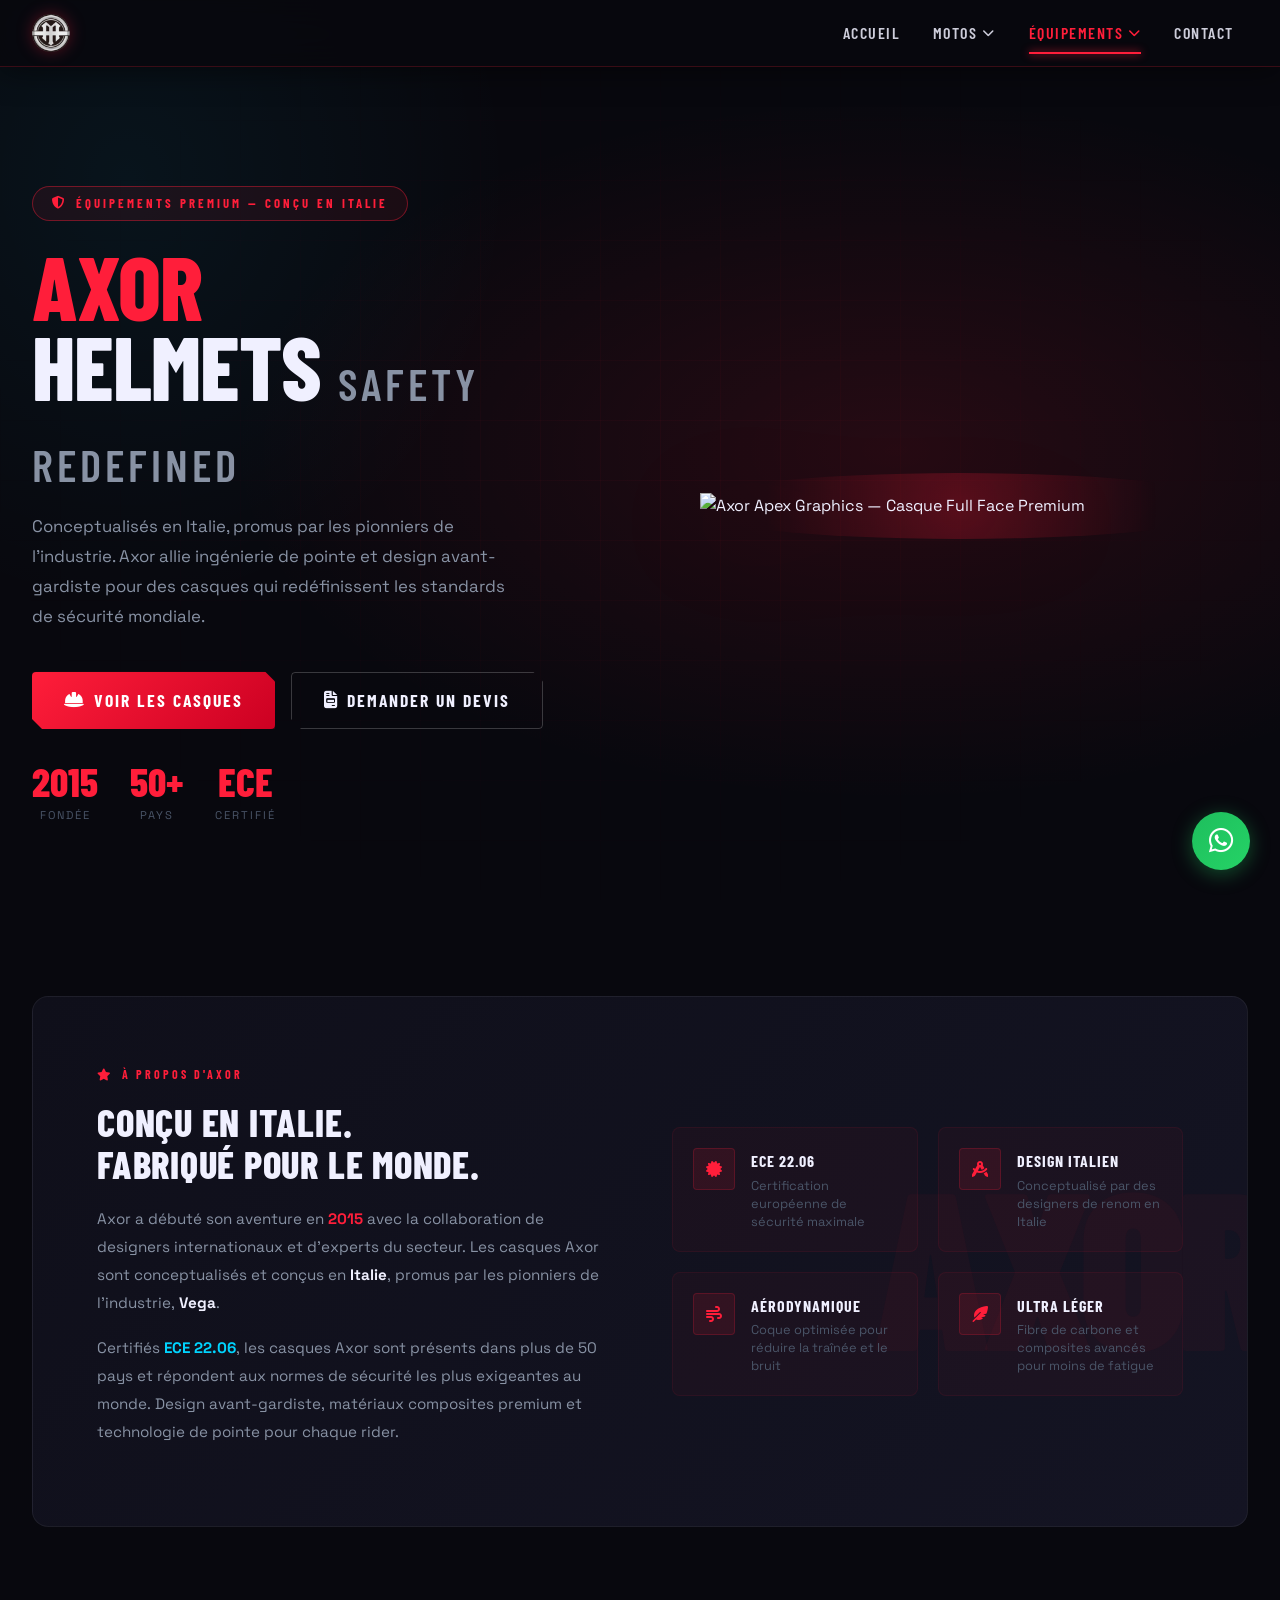
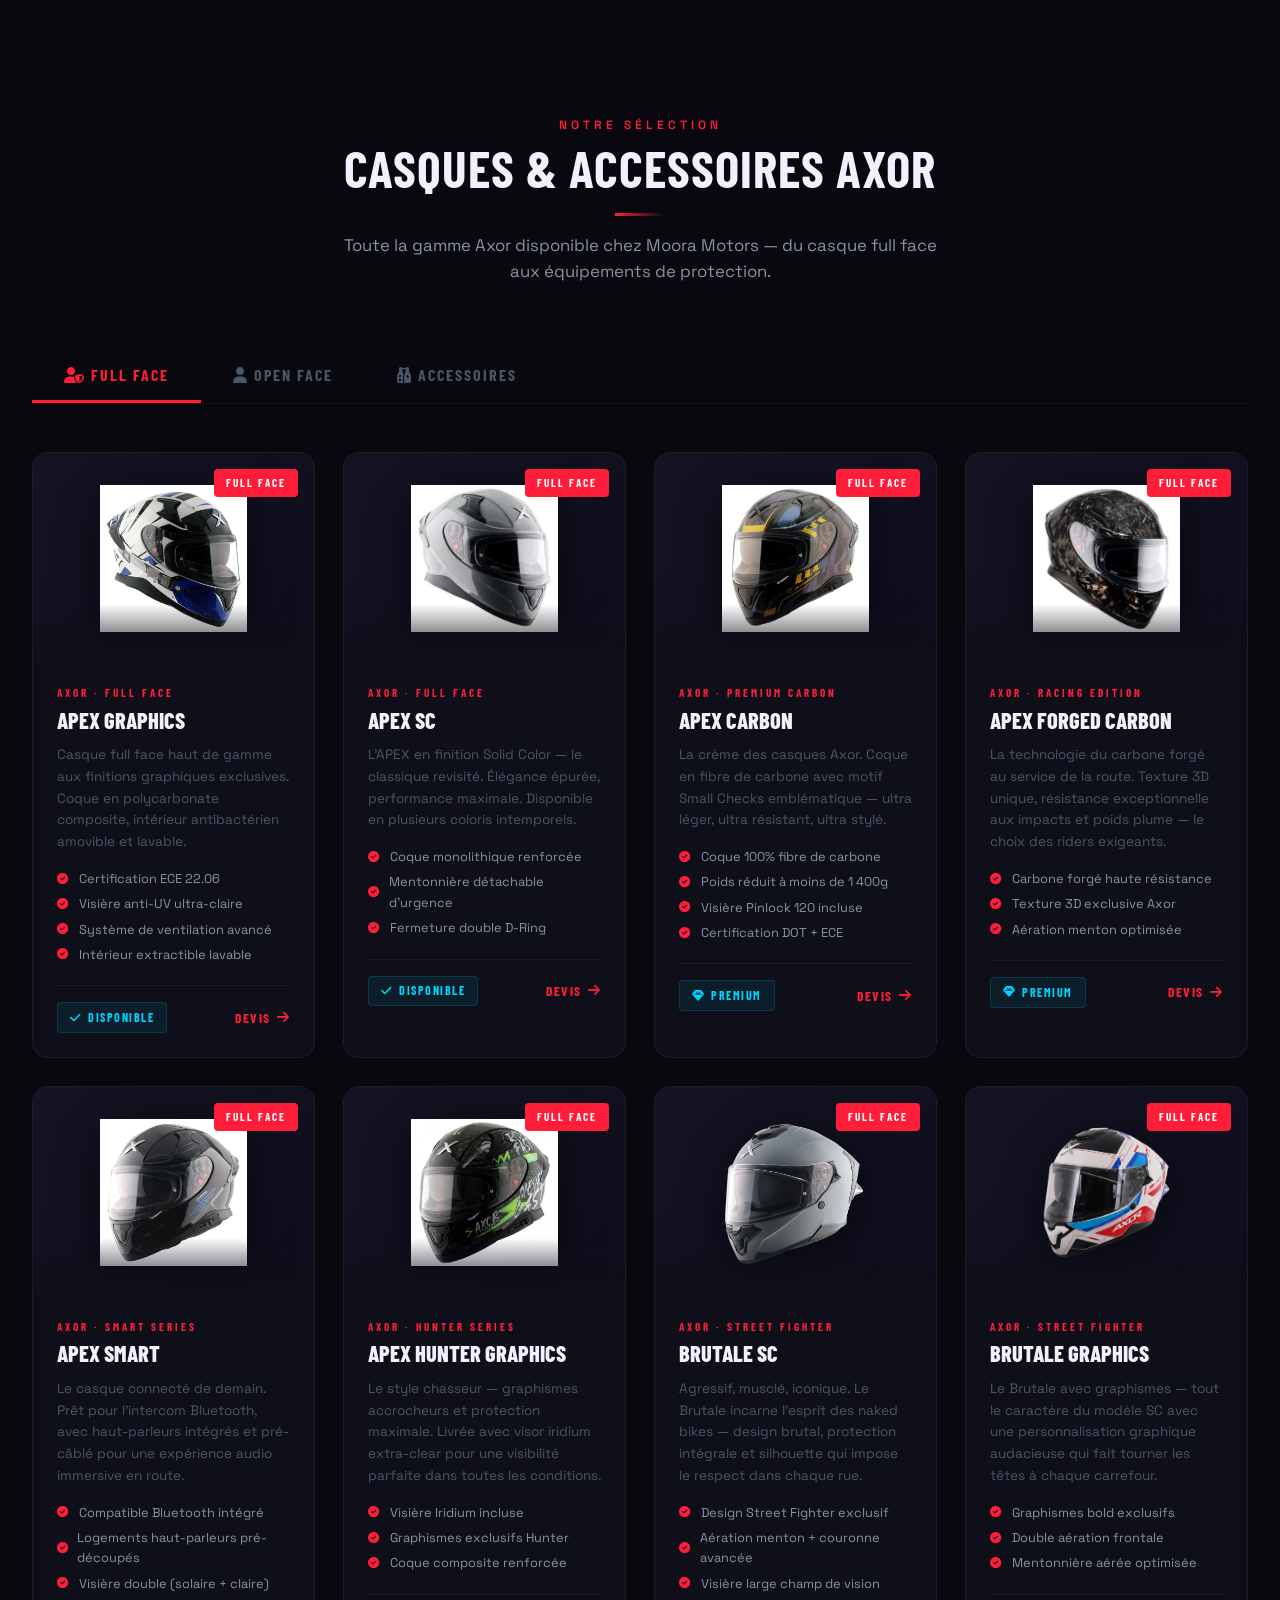
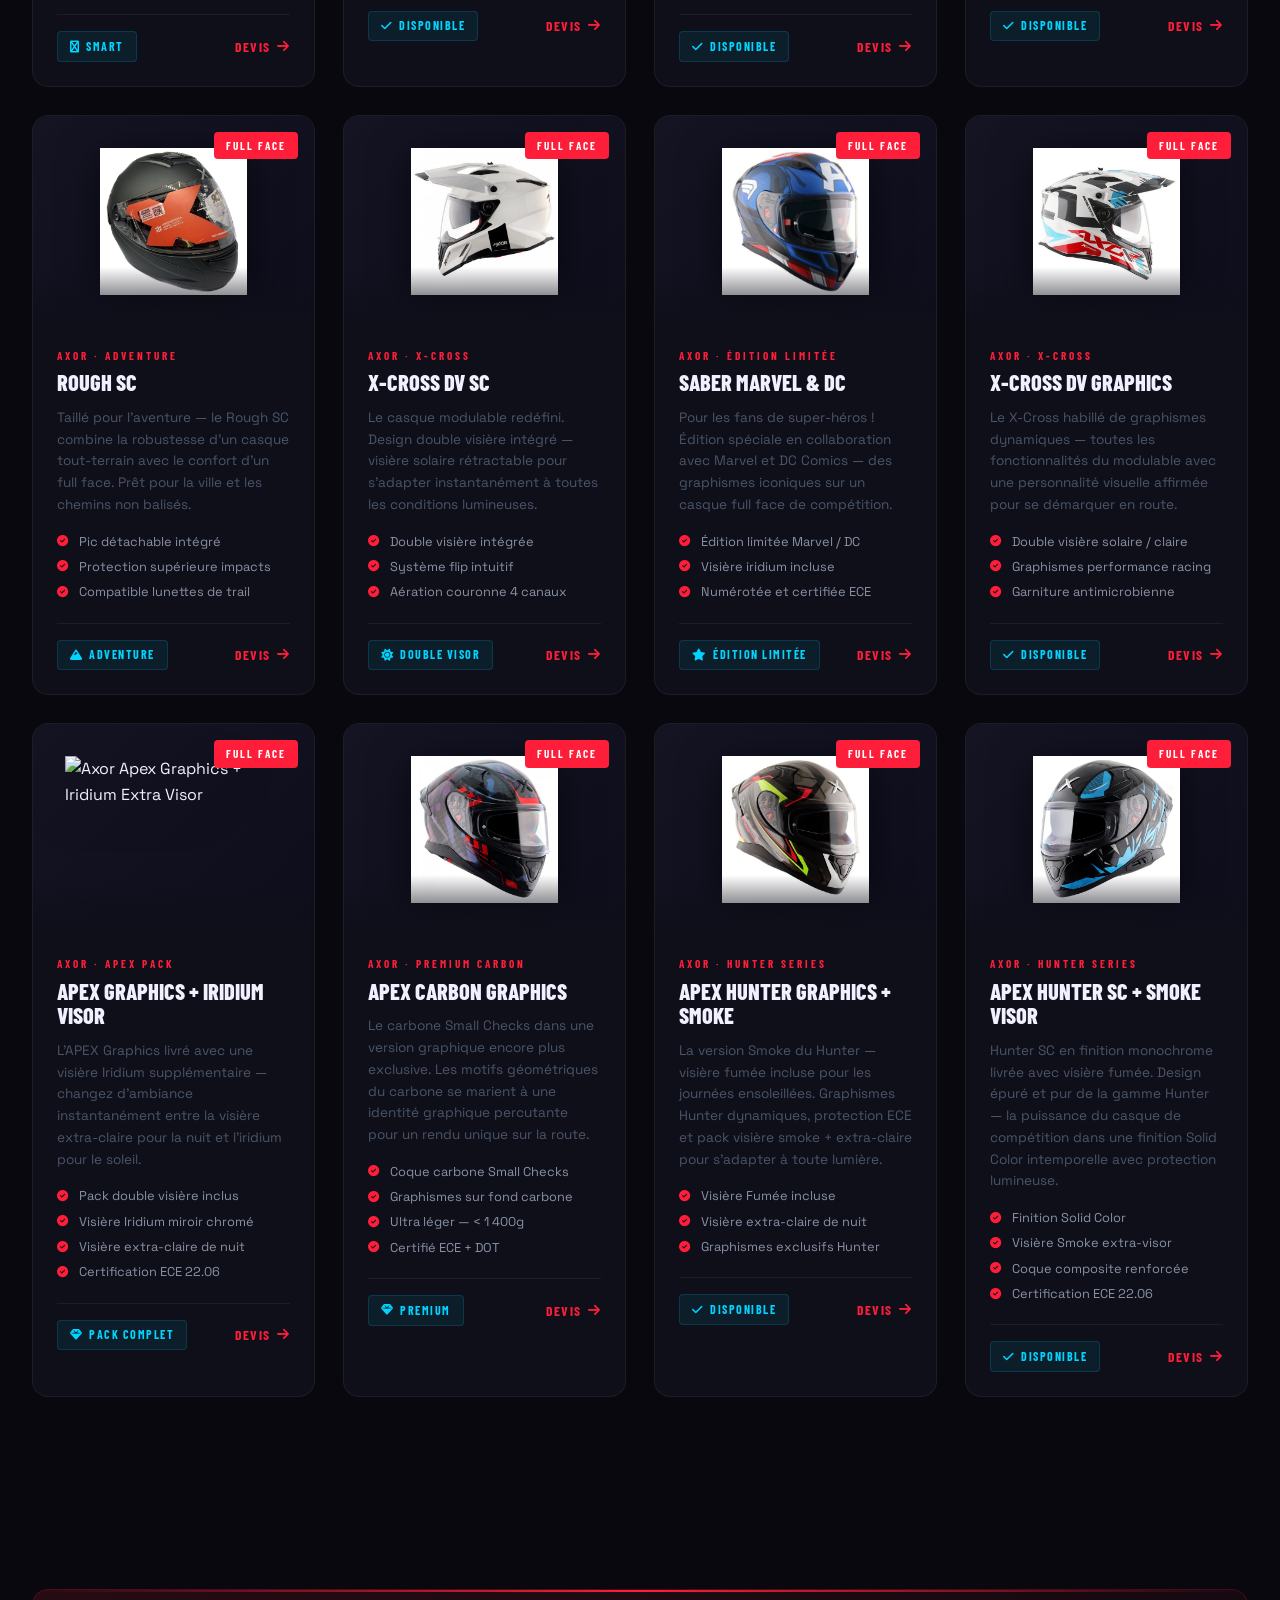
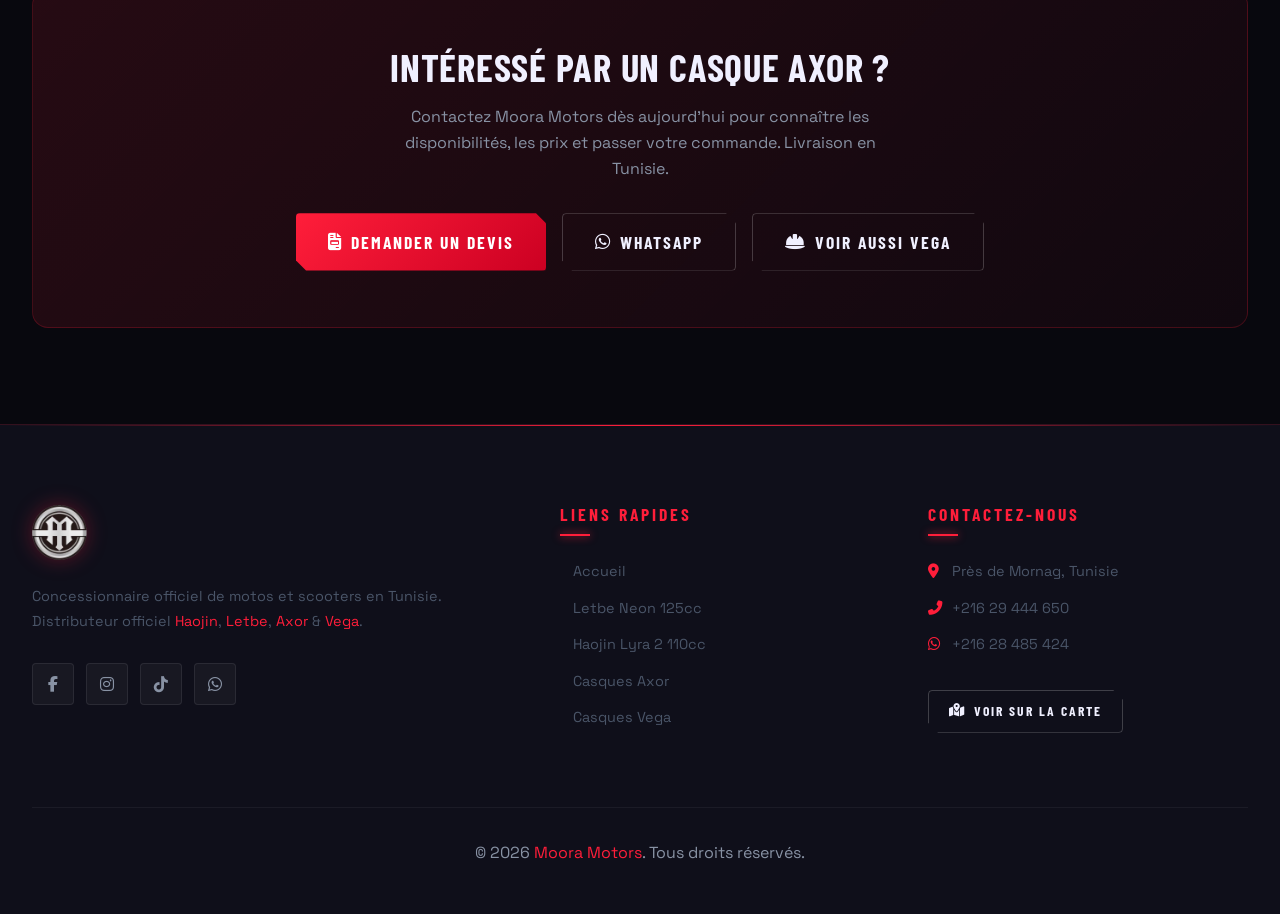
==== axor.html @ e6ae0ee2 "add axor et vega" ====
<!DOCTYPE html>
<html lang="fr">
<head>
    <meta charset="UTF-8">
    <meta name="viewport" content="width=device-width, initial-scale=1.0">
    <title>Casques Axor — Équipements Moto | Moora Motors Tunisie</title>
    <meta name="description" content="Découvrez la gamme complète de casques Axor disponibles chez Moora Motors en Tunisie. Casques full face, open face et accessoires moto de qualité premium conçus en Italie.">

    <link rel="preconnect" href="https://fonts.googleapis.com">
    <link rel="preconnect" href="https://fonts.gstatic.com" crossorigin>
    <link href="https://fonts.googleapis.com/css2?family=Barlow+Condensed:wght@400;600;700;800&family=Space+Grotesk:wght@400;500;600;700&family=Rajdhani:wght@500;600;700&display=swap" rel="stylesheet">

    <link rel="stylesheet" href="https://cdnjs.cloudflare.com/ajax/libs/font-awesome/6.4.0/css/all.min.css">
    <link href="https://unpkg.com/aos@2.3.1/dist/aos.css" rel="stylesheet">
    <link rel="stylesheet" href="css/page-loader.css">
    <link rel="stylesheet" href="css/style.css">

    <style>
        /* ===== AXOR PAGE SPECIFIC STYLES ===== */

        /* Hero Section */
        .axor-hero {
            min-height: 100vh;
            background: var(--bg-primary);
            display: flex;
            align-items: center;
            position: relative;
            overflow: hidden;
            padding-top: 80px;
        }

        .axor-hero::before {
            content: '';
            position: absolute;
            inset: 0;
            background:
                radial-gradient(ellipse 80% 60% at 70% 50%, rgba(255,30,58,0.12) 0%, transparent 65%),
                radial-gradient(ellipse 50% 80% at 10% 20%, rgba(0,212,255,0.06) 0%, transparent 60%);
        }

        /* Grid lines decoration */
        .axor-hero::after {
            content: '';
            position: absolute;
            inset: 0;
            background-image:
                linear-gradient(rgba(255,30,58,0.04) 1px, transparent 1px),
                linear-gradient(90deg, rgba(255,30,58,0.04) 1px, transparent 1px);
            background-size: 60px 60px;
            mask-image: radial-gradient(ellipse at center, black 0%, transparent 75%);
        }

        .axor-hero-inner {
            position: relative;
            z-index: 2;
            display: grid;
            grid-template-columns: 1fr 1fr;
            gap: 4rem;
            align-items: center;
            padding: 6rem 0 4rem;
        }

        .axor-hero-badge {
            display: inline-flex;
            align-items: center;
            gap: 0.5rem;
            padding: 0.4rem 1.2rem;
            border: 1px solid rgba(255,30,58,0.4);
            border-radius: 999px;
            font-family: 'Barlow Condensed', sans-serif;
            font-size: 0.8rem;
            font-weight: 700;
            letter-spacing: 3px;
            text-transform: uppercase;
            color: var(--accent-primary);
            margin-bottom: 1.5rem;
            background: rgba(255,30,58,0.08);
        }

        .axor-hero-title {
            font-size: clamp(3.5rem, 7vw, 6.5rem);
            font-family: 'Barlow Condensed', sans-serif;
            font-weight: 800;
            text-transform: uppercase;
            line-height: 0.9;
            margin-bottom: 1.5rem;
            letter-spacing: -1px;
        }

        .axor-hero-title .brand-accent {
            color: var(--accent-primary);
            display: block;
        }

        .axor-hero-title .brand-sub {
            font-size: clamp(1.8rem, 3.5vw, 3rem);
            color: var(--text-secondary);
            font-weight: 600;
            letter-spacing: 4px;
        }

        .axor-hero-desc {
            font-size: 1.05rem;
            color: var(--text-secondary);
            line-height: 1.8;
            margin-bottom: 2.5rem;
            max-width: 480px;
        }

        .axor-hero-stats {
            display: flex;
            gap: 2rem;
            margin-top: 2rem;
        }

        .axor-stat-item {
            text-align: center;
        }

        .axor-stat-number {
            font-family: 'Barlow Condensed', sans-serif;
            font-size: 2.5rem;
            font-weight: 800;
            color: var(--accent-primary);
            display: block;
            line-height: 1;
        }

        .axor-stat-label {
            font-size: 0.7rem;
            letter-spacing: 2px;
            text-transform: uppercase;
            color: var(--text-muted);
            margin-top: 0.25rem;
        }

        .axor-hero-visual {
            position: relative;
            display: flex;
            align-items: center;
            justify-content: center;
        }

        .axor-hero-img-wrap {
            position: relative;
            width: 100%;
            max-width: 520px;
        }

        .axor-hero-img-wrap::before {
            content: '';
            position: absolute;
            inset: -20px;
            border-radius: 50%;
            background: radial-gradient(circle, rgba(255,30,58,0.25) 0%, transparent 70%);
            animation: heroGlow 4s ease-in-out infinite alternate;
        }

        @keyframes heroGlow {
            from { transform: scale(0.95); opacity: 0.6; }
            to   { transform: scale(1.05); opacity: 1; }
        }

        .axor-hero-main-img {
            width: 100%;
            object-fit: contain;
            filter: drop-shadow(0 20px 60px rgba(255,30,58,0.35));
            animation: floatHelmet 6s ease-in-out infinite;
        }

        @keyframes floatHelmet {
            0%, 100% { transform: translateY(0); }
            50% { transform: translateY(-18px); }
        }

        /* Section nav tabs */
        .section-tabs {
            display: flex;
            gap: 0;
            border-bottom: 1px solid rgba(255,30,58,0.15);
            margin-bottom: 3rem;
            overflow-x: auto;
        }

        .section-tab {
            font-family: 'Barlow Condensed', sans-serif;
            font-size: 1rem;
            font-weight: 700;
            letter-spacing: 2px;
            text-transform: uppercase;
            color: var(--text-muted);
            padding: 1rem 2rem;
            background: none;
            border: none;
            border-bottom: 3px solid transparent;
            cursor: pointer;
            transition: all 0.3s ease;
            white-space: nowrap;
        }

        .section-tab:hover { color: var(--text-primary); }

        .section-tab.active {
            color: var(--accent-primary);
            border-bottom-color: var(--accent-primary);
        }

        .tab-panel { display: none; }
        .tab-panel.active { display: block; }

        /* Helmet cards grid */
        .helmets-grid {
            display: grid;
            grid-template-columns: repeat(auto-fill, minmax(280px, 1fr));
            gap: 1.75rem;
        }

        .helmet-card {
            background: var(--bg-secondary);
            border: 1px solid var(--border-glass);
            border-radius: var(--radius-lg);
            overflow: hidden;
            transition: var(--transition-med);
            position: relative;
            cursor: pointer;
            group: true;
        }

        .helmet-card::before {
            content: '';
            position: absolute;
            inset: 0;
            background: linear-gradient(135deg, rgba(255,30,58,0.06) 0%, transparent 50%);
            opacity: 0;
            transition: opacity 0.3s ease;
            z-index: 1;
            border-radius: var(--radius-lg);
        }

        .helmet-card:hover {
            border-color: rgba(255,30,58,0.35);
            transform: translateY(-6px);
            box-shadow: 0 20px 50px rgba(255,30,58,0.15), 0 0 0 1px rgba(255,30,58,0.1);
        }

        .helmet-card:hover::before { opacity: 1; }

        .helmet-card-img-wrap {
            position: relative;
            background: linear-gradient(135deg, var(--bg-tertiary) 0%, var(--bg-card) 100%);
            padding: 2rem;
            aspect-ratio: 4/3;
            display: flex;
            align-items: center;
            justify-content: center;
            overflow: hidden;
        }

        .helmet-card-img-wrap::after {
            content: '';
            position: absolute;
            bottom: 0;
            left: 0;
            right: 0;
            height: 60px;
            background: linear-gradient(to top, var(--bg-secondary), transparent);
        }

        .helmet-card-img {
            width: 100%;
            height: 100%;
            object-fit: contain;
            transition: transform 0.5s cubic-bezier(0.4, 0, 0.2, 1);
            filter: drop-shadow(0 8px 20px rgba(0,0,0,0.5));
        }

        .helmet-card:hover .helmet-card-img {
            transform: scale(1.08) translateY(-4px);
        }

        .helmet-card-type {
            position: absolute;
            top: 1rem;
            right: 1rem;
            background: var(--accent-primary);
            color: #fff;
            font-family: 'Barlow Condensed', sans-serif;
            font-size: 0.7rem;
            font-weight: 700;
            letter-spacing: 2px;
            text-transform: uppercase;
            padding: 0.3rem 0.75rem;
            border-radius: 4px;
            z-index: 2;
        }

        .helmet-card-type.open-face {
            background: linear-gradient(135deg, #00B4D8, #0077A8);
        }

        .helmet-card-body {
            padding: 1.25rem 1.5rem 1.5rem;
            position: relative;
            z-index: 2;
        }

        .helmet-card-series {
            font-family: 'Barlow Condensed', sans-serif;
            font-size: 0.7rem;
            font-weight: 700;
            letter-spacing: 3px;
            text-transform: uppercase;
            color: var(--accent-primary);
            margin-bottom: 0.35rem;
        }

        .helmet-card-name {
            font-family: 'Barlow Condensed', sans-serif;
            font-size: 1.4rem;
            font-weight: 800;
            text-transform: uppercase;
            color: var(--text-primary);
            margin-bottom: 0.75rem;
            line-height: 1.1;
        }

        .helmet-card-desc {
            font-size: 0.85rem;
            color: var(--text-muted);
            line-height: 1.6;
            margin-bottom: 1rem;
        }

        .helmet-card-features {
            list-style: none;
            display: flex;
            flex-direction: column;
            gap: 0.3rem;
            margin-bottom: 1.25rem;
        }

        .helmet-card-features li {
            display: flex;
            align-items: center;
            gap: 0.5rem;
            font-size: 0.8rem;
            color: var(--text-secondary);
        }

        .helmet-card-features li i {
            color: var(--accent-primary);
            width: 14px;
            font-size: 0.7rem;
        }

        .helmet-card-footer {
            display: flex;
            align-items: center;
            justify-content: space-between;
            padding-top: 1rem;
            border-top: 1px solid var(--border-glass);
        }

        .helmet-card-tag {
            display: inline-flex;
            align-items: center;
            gap: 0.35rem;
            font-family: 'Barlow Condensed', sans-serif;
            font-size: 0.75rem;
            font-weight: 700;
            letter-spacing: 1.5px;
            text-transform: uppercase;
            color: var(--accent-secondary);
            background: rgba(0,212,255,0.08);
            border: 1px solid rgba(0,212,255,0.15);
            padding: 0.3rem 0.75rem;
            border-radius: 4px;
        }

        .helmet-card-link {
            font-family: 'Barlow Condensed', sans-serif;
            font-size: 0.85rem;
            font-weight: 700;
            letter-spacing: 1.5px;
            text-transform: uppercase;
            color: var(--accent-primary);
            display: flex;
            align-items: center;
            gap: 0.35rem;
            transition: gap 0.2s ease;
        }

        .helmet-card-link:hover { gap: 0.6rem; }

        /* ===== ACCESSORIES GRID — Premium Horizontal Cards ===== */
        .accessories-grid {
            display: grid;
            grid-template-columns: 1fr 1fr;
            gap: 2rem;
        }

        .accessory-card {
            background: var(--bg-secondary);
            border: 1px solid var(--border-glass);
            border-radius: var(--radius-lg);
            overflow: hidden;
            transition: var(--transition-med);
            display: grid;
            grid-template-columns: 260px 1fr;
            min-height: 220px;
            position: relative;
        }

        .accessory-card::before {
            content: '';
            position: absolute;
            inset: 0;
            background: linear-gradient(135deg, rgba(0,212,255,0.04) 0%, transparent 50%);
            opacity: 0;
            transition: opacity 0.3s ease;
            pointer-events: none;
            z-index: 0;
        }

        .accessory-card:hover {
            border-color: rgba(0,212,255,0.35);
            transform: translateY(-6px);
            box-shadow: 0 20px 50px rgba(0,212,255,0.12), 0 0 0 1px rgba(0,212,255,0.08);
        }

        .accessory-card:hover::before { opacity: 1; }

        .accessory-card-img-wrap {
            background: linear-gradient(135deg, var(--bg-tertiary), var(--bg-card));
            display: flex;
            align-items: center;
            justify-content: center;
            padding: 1.5rem;
            position: relative;
            overflow: hidden;
        }

        .accessory-card-img-wrap::after {
            content: '';
            position: absolute;
            top: 0;
            right: 0;
            bottom: 0;
            width: 60px;
            background: linear-gradient(to right, transparent, var(--bg-secondary));
        }

        .accessory-card-img {
            width: 100%;
            height: 100%;
            max-height: 180px;
            object-fit: contain;
            transition: transform 0.5s cubic-bezier(0.4, 0, 0.2, 1);
            filter: drop-shadow(0 10px 30px rgba(0,0,0,0.6));
            position: relative;
            z-index: 1;
        }

        .accessory-card:hover .accessory-card-img {
            transform: scale(1.08) translateX(-6px);
        }

        .accessory-card-body {
            padding: 1.75rem 2rem 1.75rem 1.5rem;
            display: flex;
            flex-direction: column;
            justify-content: center;
            position: relative;
            z-index: 1;
        }

        .accessory-card-cat {
            display: inline-flex;
            align-items: center;
            gap: 0.4rem;
            font-family: 'Barlow Condensed', sans-serif;
            font-size: 0.7rem;
            font-weight: 700;
            letter-spacing: 3px;
            text-transform: uppercase;
            color: var(--accent-secondary);
            background: rgba(0,212,255,0.08);
            border: 1px solid rgba(0,212,255,0.15);
            padding: 0.3rem 0.75rem;
            border-radius: 4px;
            margin-bottom: 0.75rem;
            width: fit-content;
        }

        .accessory-card-name {
            font-family: 'Barlow Condensed', sans-serif;
            font-size: 1.75rem;
            font-weight: 800;
            text-transform: uppercase;
            color: var(--text-primary);
            margin-bottom: 0.75rem;
            line-height: 1;
            letter-spacing: -0.5px;
        }

        .accessory-card-desc {
            font-size: 0.88rem;
            color: var(--text-secondary);
            line-height: 1.7;
            margin-bottom: 1.25rem;
        }

        .accessory-card-features {
            list-style: none;
            display: flex;
            flex-direction: column;
            gap: 0.3rem;
        }

        .accessory-card-features li {
            display: flex;
            align-items: center;
            gap: 0.5rem;
            font-size: 0.8rem;
            color: var(--text-muted);
        }

        .accessory-card-features li i {
            color: var(--accent-secondary);
            font-size: 0.65rem;
            width: 12px;
        }

        .accessory-card-cta {
            display: inline-flex;
            align-items: center;
            gap: 0.5rem;
            margin-top: 1.25rem;
            font-family: 'Barlow Condensed', sans-serif;
            font-size: 0.85rem;
            font-weight: 700;
            letter-spacing: 2px;
            text-transform: uppercase;
            color: var(--accent-secondary);
            transition: gap 0.2s ease;
        }

        .accessory-card-cta:hover { gap: 0.75rem; }

        @media (max-width: 1100px) {
            .accessories-grid { grid-template-columns: 1fr; }
        }

        @media (max-width: 600px) {
            .accessory-card { grid-template-columns: 1fr; }
            .accessory-card-img-wrap { min-height: 200px; }
            .accessory-card-img-wrap::after { display: none; }
        }

        /* Brand story section */
        .brand-story {
            background: linear-gradient(135deg, var(--bg-secondary) 0%, var(--bg-tertiary) 100%);
            border: 1px solid var(--border-glass);
            border-radius: var(--radius-lg);
            padding: 4rem;
            position: relative;
            overflow: hidden;
        }

        .brand-story::before {
            content: 'AXOR';
            position: absolute;
            right: -30px;
            top: 50%;
            transform: translateY(-50%);
            font-family: 'Barlow Condensed', sans-serif;
            font-size: 14rem;
            font-weight: 900;
            color: rgba(255,30,58,0.04);
            letter-spacing: -10px;
            pointer-events: none;
            line-height: 1;
        }

        .brand-story-inner {
            display: grid;
            grid-template-columns: 1fr 1fr;
            gap: 4rem;
            align-items: center;
            position: relative;
            z-index: 2;
        }

        .brand-story-logo {
            height: 60px;
            object-fit: contain;
            object-position: left;
            margin-bottom: 1.5rem;
            filter: brightness(1.3);
        }

        .brand-story-title {
            font-size: clamp(1.8rem, 3vw, 2.8rem);
            font-family: 'Barlow Condensed', sans-serif;
            font-weight: 800;
            text-transform: uppercase;
            margin-bottom: 1.25rem;
        }

        .brand-story-text {
            font-size: 0.95rem;
            line-height: 1.85;
            color: var(--text-secondary);
        }

        .brand-features {
            display: grid;
            grid-template-columns: 1fr 1fr;
            gap: 1.25rem;
        }

        .brand-feature-item {
            display: flex;
            align-items: flex-start;
            gap: 1rem;
            padding: 1.25rem;
            background: rgba(255,30,58,0.04);
            border: 1px solid rgba(255,30,58,0.08);
            border-radius: var(--radius-md);
            transition: var(--transition-fast);
        }

        .brand-feature-item:hover {
            background: rgba(255,30,58,0.08);
            border-color: rgba(255,30,58,0.2);
        }

        .brand-feature-icon {
            width: 42px;
            height: 42px;
            background: rgba(255,30,58,0.1);
            border: 1px solid rgba(255,30,58,0.2);
            border-radius: var(--radius-sm);
            display: flex;
            align-items: center;
            justify-content: center;
            color: var(--accent-primary);
            font-size: 1rem;
            flex-shrink: 0;
        }

        .brand-feature-label {
            font-family: 'Barlow Condensed', sans-serif;
            font-size: 1rem;
            font-weight: 700;
            text-transform: uppercase;
            letter-spacing: 1px;
            color: var(--text-primary);
            margin-bottom: 0.2rem;
        }

        .brand-feature-sub {
            font-size: 0.8rem;
            color: var(--text-muted);
            line-height: 1.4;
        }

        /* CTA Banner */
        .cta-banner {
            background: linear-gradient(135deg, rgba(255,30,58,0.12) 0%, rgba(255,30,58,0.04) 100%);
            border: 1px solid rgba(255,30,58,0.2);
            border-radius: var(--radius-lg);
            padding: 3.5rem;
            text-align: center;
            position: relative;
            overflow: hidden;
        }

        .cta-banner::before {
            content: '';
            position: absolute;
            top: 0;
            left: 0;
            right: 0;
            height: 2px;
            background: linear-gradient(90deg, transparent, var(--accent-primary), transparent);
        }

        .cta-banner h2 {
            font-size: clamp(1.8rem, 3vw, 2.5rem);
            margin-bottom: 1rem;
        }

        .cta-banner p {
            max-width: 500px;
            margin: 0 auto 2rem;
            font-size: 1rem;
        }

        .cta-buttons {
            display: flex;
            gap: 1rem;
            justify-content: center;
            flex-wrap: wrap;
        }

        /* Floating label */
        .coming-soon-overlay {
            position: absolute;
            top: 50%;
            left: 50%;
            transform: translate(-50%, -50%) rotate(-15deg);
            background: rgba(255,30,58,0.15);
            border: 2px solid rgba(255,30,58,0.5);
            color: var(--accent-primary);
            font-family: 'Barlow Condensed', sans-serif;
            font-size: 1.1rem;
            font-weight: 800;
            letter-spacing: 3px;
            text-transform: uppercase;
            padding: 0.5rem 1.5rem;
            border-radius: 6px;
            z-index: 3;
            white-space: nowrap;
            backdrop-filter: blur(4px);
        }

        /* Responsive */
        @media (max-width: 992px) {
            .axor-hero-inner { grid-template-columns: 1fr; text-align: center; }
            .axor-hero-desc { max-width: 100%; margin-left: auto; margin-right: auto; }
            .axor-hero-stats { justify-content: center; }
            .axor-hero-visual { display: none; }
            .brand-story-inner { grid-template-columns: 1fr; }
            .brand-story { padding: 2.5rem; }
        }

        @media (max-width: 768px) {
            .helmets-grid { grid-template-columns: repeat(auto-fill, minmax(240px, 1fr)); }
            .accessories-grid { grid-template-columns: repeat(auto-fill, minmax(200px, 1fr)); }
            .cta-banner { padding: 2.5rem 1.5rem; }
            .brand-features { grid-template-columns: 1fr; }
        }
    </style>
</head>
<body>

    <!-- ===== NAVBAR ===== -->
    <header class="scrolled">
        <div class="container nav-container">
            <a href="index.html" class="logo">
                <img src="img/logo.png" alt="Moora Motors Logo">
            </a>
            <button class="mobile-toggle" aria-label="Menu"><i class="fas fa-bars"></i></button>
            <nav>
                <ul class="nav-menu">
                    <li class="mobile-close-li" style="display:none;"><button class="mobile-close-btn" aria-label="Fermer"><i class="fas fa-times"></i></button></li>
                    <li><a href="index.html" class="nav-link">Accueil</a></li>
                    <li class="nav-item-dropdown">
                        <a href="#" class="nav-link">Motos <i class="fas fa-chevron-down" style="font-size:0.75em;"></i></a>
                        <ul class="dropdown-content">
                            <li><a href="letbe.html">Letbe Neon 125cc</a></li>
                            <li><a href="haojin.html">Haojin Lyra 2 110cc</a></li>
                        </ul>
                    </li>
                    <li class="nav-item-dropdown">
                        <a href="#" class="nav-link active">Équipements <i class="fas fa-chevron-down" style="font-size:0.75em;"></i></a>
                        <ul class="dropdown-content">
                            <li><a href="axor.html">Casques Axor</a></li>
                            <li><a href="vega.html">Casques Vega</a></li>
                            <li><a href="#">Huiles Putoline (Bientôt)</a></li>
                            <li><a href="#">Pneus Eurogrip (Bientôt)</a></li>
                        </ul>
                    </li>
                    <li><a href="contact.html" class="nav-link">Contact</a></li>
                </ul>
            </nav>
        </div>
    </header>

    <main>

        <!-- ===== HERO ===== -->
        <section class="axor-hero">
            <div class="container">
                <div class="axor-hero-inner">
                    <div class="axor-hero-content" data-aos="fade-right">
                        <div class="axor-hero-badge">
                            <i class="fas fa-shield-alt"></i>
                            Équipements Premium — Conçu en Italie
                        </div>
                        <h1 class="axor-hero-title">
                            <span class="brand-accent">AXOR</span>
                            <span>HELMETS</span>
                            <span class="brand-sub">Safety Redefined</span>
                        </h1>
                        <p class="axor-hero-desc">
                            Conceptualisés en Italie, promus par les pionniers de l'industrie. Axor allie ingénierie de pointe et design avant-gardiste pour des casques qui redéfinissent les standards de sécurité mondiale.
                        </p>
                        <div style="display:flex; gap:1rem; flex-wrap:wrap;">
                            <a href="#helmets" class="btn btn-primary">
                                <i class="fas fa-helmet-safety"></i> Voir les casques
                            </a>
                            <a href="contact.html" class="btn btn-secondary">
                                <i class="fas fa-file-invoice"></i> Demander un devis
                            </a>
                        </div>
                        <div class="axor-hero-stats">
                            <div class="axor-stat-item">
                                <span class="axor-stat-number">2015</span>
                                <span class="axor-stat-label">Fondée</span>
                            </div>
                            <div class="axor-stat-item">
                                <span class="axor-stat-number">50+</span>
                                <span class="axor-stat-label">Pays</span>
                            </div>
                            <div class="axor-stat-item">
                                <span class="axor-stat-number">ECE</span>
                                <span class="axor-stat-label">Certifié</span>
                            </div>
                        </div>
                    </div>
                    <div class="axor-hero-visual" data-aos="fade-left" data-aos-delay="200">
                        <div class="axor-hero-img-wrap">
                            <img class="axor-hero-main-img"
                                 src="img/casques/axor/AXOR-APEX-GRAPHICS-WITH-IRIDUIM-EXTRA-VISOR .png"
                                 alt="Axor Apex Graphics — Casque Full Face Premium">
                        </div>
                    </div>
                </div>
            </div>
        </section>

        <!-- ===== BRAND STORY ===== -->
        <section class="section-padding" id="about-axor">
            <div class="container">
                <div class="brand-story" data-aos="fade-up">
                    <div class="brand-story-inner">
                        <div>
                            <div class="brand-story-badge" style="display:inline-flex;align-items:center;gap:0.5rem;font-family:'Barlow Condensed',sans-serif;font-size:0.75rem;font-weight:700;letter-spacing:3px;text-transform:uppercase;color:var(--accent-primary);margin-bottom:1rem;">
                                <i class="fas fa-star"></i> À propos d'Axor
                            </div>
                            <h2 class="brand-story-title">Conçu en Italie.<br>Fabriqué pour le monde.</h2>
                            <p class="brand-story-text">
                                Axor a débuté son aventure en <strong style="color:var(--accent-primary)">2015</strong> avec la collaboration de designers internationaux et d'experts du secteur. Les casques Axor sont conceptualisés et conçus en <strong style="color:var(--text-primary)">Italie</strong>, promus par les pionniers de l'industrie, <strong style="color:var(--text-primary)">Vega</strong>.
                            </p>
                            <p class="brand-story-text">
                                Certifiés <strong style="color:var(--accent-secondary)">ECE 22.06</strong>, les casques Axor sont présents dans plus de 50 pays et répondent aux normes de sécurité les plus exigeantes au monde. Design avant-gardiste, matériaux composites premium et technologie de pointe pour chaque rider.
                            </p>
                        </div>
                        <div class="brand-features">
                            <div class="brand-feature-item">
                                <div class="brand-feature-icon"><i class="fas fa-certificate"></i></div>
                                <div>
                                    <div class="brand-feature-label">ECE 22.06</div>
                                    <div class="brand-feature-sub">Certification européenne de sécurité maximale</div>
                                </div>
                            </div>
                            <div class="brand-feature-item">
                                <div class="brand-feature-icon"><i class="fas fa-drafting-compass"></i></div>
                                <div>
                                    <div class="brand-feature-label">Design Italien</div>
                                    <div class="brand-feature-sub">Conceptualisé par des designers de renom en Italie</div>
                                </div>
                            </div>
                            <div class="brand-feature-item">
                                <div class="brand-feature-icon"><i class="fas fa-wind"></i></div>
                                <div>
                                    <div class="brand-feature-label">Aérodynamique</div>
                                    <div class="brand-feature-sub">Coque optimisée pour réduire la traînée et le bruit</div>
                                </div>
                            </div>
                            <div class="brand-feature-item">
                                <div class="brand-feature-icon"><i class="fas fa-feather-alt"></i></div>
                                <div>
                                    <div class="brand-feature-label">Ultra léger</div>
                                    <div class="brand-feature-sub">Fibre de carbone et composites avancés pour moins de fatigue</div>
                                </div>
                            </div>
                        </div>
                    </div>
                </div>
            </div>
        </section>

        <!-- ===== HELMETS & ACCESSORIES SECTION ===== -->
        <section class="section-padding" id="helmets">
            <div class="container">
                <h2 class="section-title" data-label="Notre Sélection" data-aos="fade-up">Casques &amp; Accessoires Axor</h2>
                <p class="section-subtitle" data-aos="fade-up" data-aos-delay="100">
                    Toute la gamme Axor disponible chez Moora Motors — du casque full face aux équipements de protection.
                </p>

                <!-- Section Tabs -->
                <div class="section-tabs" data-aos="fade-up" data-aos-delay="150">
                    <button class="section-tab active" data-tab="full-face" id="tab-full-face">
                        <i class="fas fa-user-shield"></i> Full Face
                    </button>
                    <button class="section-tab" data-tab="open-face" id="tab-open-face">
                        <i class="fas fa-user"></i> Open Face
                    </button>
                    <button class="section-tab" data-tab="accessories" id="tab-accessories">
                        <i class="fas fa-vest-patches"></i> Accessoires
                    </button>
                </div>

                <!-- ===== FULL FACE TAB ===== -->
                <div class="tab-panel active" id="panel-full-face">
                    <div class="helmets-grid">

                        <!-- AXOR APEX Graphics -->
                        <div class="helmet-card" data-aos="fade-up" data-aos-delay="50">
                            <div class="helmet-card-img-wrap">
                                <span class="helmet-card-type">Full Face</span>
                                <img class="helmet-card-img"
                                     src="img/casques/axor/AXOR-APEX-GRAPHICS.png"
                                     alt="Axor Apex Graphics">
                            </div>
                            <div class="helmet-card-body">
                                <div class="helmet-card-series">Axor · Full Face</div>
                                <div class="helmet-card-name">APEX Graphics</div>
                                <p class="helmet-card-desc">Casque full face haut de gamme aux finitions graphiques exclusives. Coque en polycarbonate composite, intérieur antibactérien amovible et lavable.</p>
                                <ul class="helmet-card-features">
                                    <li><i class="fas fa-check-circle"></i> Certification ECE 22.06</li>
                                    <li><i class="fas fa-check-circle"></i> Visière anti-UV ultra-claire</li>
                                    <li><i class="fas fa-check-circle"></i> Système de ventilation avancé</li>
                                    <li><i class="fas fa-check-circle"></i> Intérieur extractible lavable</li>
                                </ul>
                                <div class="helmet-card-footer">
                                    <span class="helmet-card-tag"><i class="fas fa-check"></i> Disponible</span>
                                    <a href="contact.html" class="helmet-card-link">Devis <i class="fas fa-arrow-right"></i></a>
                                </div>
                            </div>
                        </div>

                        <!-- AXOR APEX SC -->
                        <div class="helmet-card" data-aos="fade-up" data-aos-delay="100">
                            <div class="helmet-card-img-wrap">
                                <span class="helmet-card-type">Full Face</span>
                                <img class="helmet-card-img"
                                     src="img/casques/axor/AXOR-APEX-SC.png"
                                     alt="Axor Apex SC">
                            </div>
                            <div class="helmet-card-body">
                                <div class="helmet-card-series">Axor · Full Face</div>
                                <div class="helmet-card-name">APEX SC</div>
                                <p class="helmet-card-desc">L'APEX en finition Solid Color — le classique revisité. Élégance épurée, performance maximale. Disponible en plusieurs coloris intemporels.</p>
                                <ul class="helmet-card-features">
                                    <li><i class="fas fa-check-circle"></i> Coque monolithique renforcée</li>
                                    <li><i class="fas fa-check-circle"></i> Mentonnière détachable d'urgence</li>
                                    <li><i class="fas fa-check-circle"></i> Fermeture double D-Ring</li>
                                </ul>
                                <div class="helmet-card-footer">
                                    <span class="helmet-card-tag"><i class="fas fa-check"></i> Disponible</span>
                                    <a href="contact.html" class="helmet-card-link">Devis <i class="fas fa-arrow-right"></i></a>
                                </div>
                            </div>
                        </div>

                        <!-- AXOR APEX Carbon -->
                        <div class="helmet-card" data-aos="fade-up" data-aos-delay="150">
                            <div class="helmet-card-img-wrap">
                                <span class="helmet-card-type">Full Face</span>
                                <img class="helmet-card-img"
                                     src="img/casques/axor/AXOR-APEX-CARBON-SMALL-CHECKS.png"
                                     alt="Axor Apex Carbon Small Checks">
                            </div>
                            <div class="helmet-card-body">
                                <div class="helmet-card-series">Axor · Premium Carbon</div>
                                <div class="helmet-card-name">APEX Carbon</div>
                                <p class="helmet-card-desc">La crème des casques Axor. Coque en fibre de carbone avec motif Small Checks emblématique — ultra léger, ultra résistant, ultra stylé.</p>
                                <ul class="helmet-card-features">
                                    <li><i class="fas fa-check-circle"></i> Coque 100% fibre de carbone</li>
                                    <li><i class="fas fa-check-circle"></i> Poids réduit à moins de 1 400g</li>
                                    <li><i class="fas fa-check-circle"></i> Visière Pinlock 120 incluse</li>
                                    <li><i class="fas fa-check-circle"></i> Certification DOT + ECE</li>
                                </ul>
                                <div class="helmet-card-footer">
                                    <span class="helmet-card-tag"><i class="fas fa-gem"></i> Premium</span>
                                    <a href="contact.html" class="helmet-card-link">Devis <i class="fas fa-arrow-right"></i></a>
                                </div>
                            </div>
                        </div>

                        <!-- AXOR APEX Forged Carbon -->
                        <div class="helmet-card" data-aos="fade-up" data-aos-delay="200">
                            <div class="helmet-card-img-wrap">
                                <span class="helmet-card-type">Full Face</span>
                                <img class="helmet-card-img"
                                     src="img/casques/axor/AXOR-APEX-FORGED-CARBON.png"
                                     alt="Axor Apex Forged Carbon">
                            </div>
                            <div class="helmet-card-body">
                                <div class="helmet-card-series">Axor · Racing Edition</div>
                                <div class="helmet-card-name">APEX Forged Carbon</div>
                                <p class="helmet-card-desc">La technologie du carbone forgé au service de la route. Texture 3D unique, résistance exceptionnelle aux impacts et poids plume — le choix des riders exigeants.</p>
                                <ul class="helmet-card-features">
                                    <li><i class="fas fa-check-circle"></i> Carbone forgé haute résistance</li>
                                    <li><i class="fas fa-check-circle"></i> Texture 3D exclusive Axor</li>
                                    <li><i class="fas fa-check-circle"></i> Aération menton optimisée</li>
                                </ul>
                                <div class="helmet-card-footer">
                                    <span class="helmet-card-tag"><i class="fas fa-gem"></i> Premium</span>
                                    <a href="contact.html" class="helmet-card-link">Devis <i class="fas fa-arrow-right"></i></a>
                                </div>
                            </div>
                        </div>

                        <!-- AXOR APEX SMART -->
                        <div class="helmet-card" data-aos="fade-up" data-aos-delay="250">
                            <div class="helmet-card-img-wrap">
                                <span class="helmet-card-type">Full Face</span>
                                <img class="helmet-card-img"
                                     src="img/casques/axor/AXOR-APEX-SMART .png"
                                     alt="Axor Apex Smart">
                            </div>
                            <div class="helmet-card-body">
                                <div class="helmet-card-series">Axor · Smart Series</div>
                                <div class="helmet-card-name">APEX Smart</div>
                                <p class="helmet-card-desc">Le casque connecté de demain. Prêt pour l'intercom Bluetooth, avec haut-parleurs intégrés et pré-câblé pour une expérience audio immersive en route.</p>
                                <ul class="helmet-card-features">
                                    <li><i class="fas fa-check-circle"></i> Compatible Bluetooth intégré</li>
                                    <li><i class="fas fa-check-circle"></i> Logements haut-parleurs pré-découpés</li>
                                    <li><i class="fas fa-check-circle"></i> Visière double (solaire + claire)</li>
                                </ul>
                                <div class="helmet-card-footer">
                                    <span class="helmet-card-tag"><i class="fas fa-bluetooth"></i> Smart</span>
                                    <a href="contact.html" class="helmet-card-link">Devis <i class="fas fa-arrow-right"></i></a>
                                </div>
                            </div>
                        </div>

                        <!-- AXOR APEX Hunter Graphics -->
                        <div class="helmet-card" data-aos="fade-up" data-aos-delay="300">
                            <div class="helmet-card-img-wrap">
                                <span class="helmet-card-type">Full Face</span>
                                <img class="helmet-card-img"
                                     src="img/casques/axor/AXOR-APEX-HUNTER-GRAPHICS-WITH-IRIDUIM-EXTRA-CLEAR.png"
                                     alt="Axor Apex Hunter Graphics">
                            </div>
                            <div class="helmet-card-body">
                                <div class="helmet-card-series">Axor · Hunter Series</div>
                                <div class="helmet-card-name">APEX Hunter Graphics</div>
                                <p class="helmet-card-desc">Le style chasseur — graphismes accrocheurs et protection maximale. Livrée avec visor iridium extra-clear pour une visibilité parfaite dans toutes les conditions.</p>
                                <ul class="helmet-card-features">
                                    <li><i class="fas fa-check-circle"></i> Visière Iridium incluse</li>
                                    <li><i class="fas fa-check-circle"></i> Graphismes exclusifs Hunter</li>
                                    <li><i class="fas fa-check-circle"></i> Coque composite renforcée</li>
                                </ul>
                                <div class="helmet-card-footer">
                                    <span class="helmet-card-tag"><i class="fas fa-check"></i> Disponible</span>
                                    <a href="contact.html" class="helmet-card-link">Devis <i class="fas fa-arrow-right"></i></a>
                                </div>
                            </div>
                        </div>

                        <!-- AXOR BRUTALE SC -->
                        <div class="helmet-card" data-aos="fade-up" data-aos-delay="350">
                            <div class="helmet-card-img-wrap">
                                <span class="helmet-card-type">Full Face</span>
                                <img class="helmet-card-img"
                                     src="img/casques/axor/AXOR-BRUTALE-SC.png"
                                     alt="Axor Brutale SC">
                            </div>
                            <div class="helmet-card-body">
                                <div class="helmet-card-series">Axor · Street Fighter</div>
                                <div class="helmet-card-name">BRUTALE SC</div>
                                <p class="helmet-card-desc">Agressif, musclé, iconique. Le Brutale incarne l'esprit des naked bikes — design brutal, protection intégrale et silhouette qui impose le respect dans chaque rue.</p>
                                <ul class="helmet-card-features">
                                    <li><i class="fas fa-check-circle"></i> Design Street Fighter exclusif</li>
                                    <li><i class="fas fa-check-circle"></i> Aération menton + couronne avancée</li>
                                    <li><i class="fas fa-check-circle"></i> Visière large champ de vision</li>
                                </ul>
                                <div class="helmet-card-footer">
                                    <span class="helmet-card-tag"><i class="fas fa-check"></i> Disponible</span>
                                    <a href="contact.html" class="helmet-card-link">Devis <i class="fas fa-arrow-right"></i></a>
                                </div>
                            </div>
                        </div>

                        <!-- AXOR BRUTALE Graphics -->
                        <div class="helmet-card" data-aos="fade-up" data-aos-delay="400">
                            <div class="helmet-card-img-wrap">
                                <span class="helmet-card-type">Full Face</span>
                                <img class="helmet-card-img"
                                     src="img/casques/axor/AXOR-BRUTALE-GRAPHIICS.png"
                                     alt="Axor Brutale Graphics">
                            </div>
                            <div class="helmet-card-body">
                                <div class="helmet-card-series">Axor · Street Fighter</div>
                                <div class="helmet-card-name">BRUTALE Graphics</div>
                                <p class="helmet-card-desc">Le Brutale avec graphismes — tout le caractère du modèle SC avec une personnalisation graphique audacieuse qui fait tourner les têtes à chaque carrefour.</p>
                                <ul class="helmet-card-features">
                                    <li><i class="fas fa-check-circle"></i> Graphismes bold exclusifs</li>
                                    <li><i class="fas fa-check-circle"></i> Double aération frontale</li>
                                    <li><i class="fas fa-check-circle"></i> Mentonnière aérée optimisée</li>
                                </ul>
                                <div class="helmet-card-footer">
                                    <span class="helmet-card-tag"><i class="fas fa-check"></i> Disponible</span>
                                    <a href="contact.html" class="helmet-card-link">Devis <i class="fas fa-arrow-right"></i></a>
                                </div>
                            </div>
                        </div>

                        <!-- AXOR ROUGH SC -->
                        <div class="helmet-card" data-aos="fade-up" data-aos-delay="450">
                            <div class="helmet-card-img-wrap">
                                <span class="helmet-card-type">Full Face</span>
                                <img class="helmet-card-img"
                                     src="img/casques/axor/AXOR-ROUGH-SC.png"
                                     alt="Axor Rough SC">
                            </div>
                            <div class="helmet-card-body">
                                <div class="helmet-card-series">Axor · Adventure</div>
                                <div class="helmet-card-name">ROUGH SC</div>
                                <p class="helmet-card-desc">Taillé pour l'aventure — le Rough SC combine la robustesse d'un casque tout-terrain avec le confort d'un full face. Prêt pour la ville et les chemins non balisés.</p>
                                <ul class="helmet-card-features">
                                    <li><i class="fas fa-check-circle"></i> Pic détachable intégré</li>
                                    <li><i class="fas fa-check-circle"></i> Protection supérieure impacts</li>
                                    <li><i class="fas fa-check-circle"></i> Compatible lunettes de trail</li>
                                </ul>
                                <div class="helmet-card-footer">
                                    <span class="helmet-card-tag"><i class="fas fa-mountain"></i> Adventure</span>
                                    <a href="contact.html" class="helmet-card-link">Devis <i class="fas fa-arrow-right"></i></a>
                                </div>
                            </div>
                        </div>

                        <!-- AXOR X-CROSS DV SC -->
                        <div class="helmet-card" data-aos="fade-up" data-aos-delay="500">
                            <div class="helmet-card-img-wrap">
                                <span class="helmet-card-type">Full Face</span>
                                <img class="helmet-card-img"
                                     src="img/casques/axor/AXOR-X-CROSS-DV-SC.jpg"
                                     alt="Axor X-Cross DV SC">
                            </div>
                            <div class="helmet-card-body">
                                <div class="helmet-card-series">Axor · X-Cross</div>
                                <div class="helmet-card-name">X-CROSS DV SC</div>
                                <p class="helmet-card-desc">Le casque modulable redéfini. Design double visière intégré — visière solaire rétractable pour s'adapter instantanément à toutes les conditions lumineuses.</p>
                                <ul class="helmet-card-features">
                                    <li><i class="fas fa-check-circle"></i> Double visière intégrée</li>
                                    <li><i class="fas fa-check-circle"></i> Système flip intuitif</li>
                                    <li><i class="fas fa-check-circle"></i> Aération couronne 4 canaux</li>
                                </ul>
                                <div class="helmet-card-footer">
                                    <span class="helmet-card-tag"><i class="fas fa-sun"></i> Double visor</span>
                                    <a href="contact.html" class="helmet-card-link">Devis <i class="fas fa-arrow-right"></i></a>
                                </div>
                            </div>
                        </div>

                        <!-- AXOR SABER Marvel & DC SC -->
                        <div class="helmet-card" data-aos="fade-up" data-aos-delay="550">
                            <div class="helmet-card-img-wrap">
                                <span class="helmet-card-type">Full Face</span>
                                <img class="helmet-card-img"
                                     src="img/casques/axor/AXOR-SABER-MARVEL-AND-DC-SC.png"
                                     alt="Axor Saber Marvel DC">
                            </div>
                            <div class="helmet-card-body">
                                <div class="helmet-card-series">Axor · Édition Limitée</div>
                                <div class="helmet-card-name">SABER Marvel &amp; DC</div>
                                <p class="helmet-card-desc">Pour les fans de super-héros ! Édition spéciale en collaboration avec Marvel et DC Comics — des graphismes iconiques sur un casque full face de compétition.</p>
                                <ul class="helmet-card-features">
                                    <li><i class="fas fa-check-circle"></i> Édition limitée Marvel / DC</li>
                                    <li><i class="fas fa-check-circle"></i> Visière iridium incluse</li>
                                    <li><i class="fas fa-check-circle"></i> Numérotée et certifiée ECE</li>
                                </ul>
                                <div class="helmet-card-footer">
                                    <span class="helmet-card-tag"><i class="fas fa-star"></i> Édition Limitée</span>
                                    <a href="contact.html" class="helmet-card-link">Devis <i class="fas fa-arrow-right"></i></a>
                                </div>
                            </div>
                        </div>

                        <!-- AXOR X-CROSS DV Graphics -->
                        <div class="helmet-card" data-aos="fade-up" data-aos-delay="600">
                            <div class="helmet-card-img-wrap">
                                <span class="helmet-card-type">Full Face</span>
                                <img class="helmet-card-img"
                                     src="img/casques/axor/AXOR-X-CROSS-DV-GRAPHICS.png"
                                     alt="Axor X-Cross DV Graphics">
                            </div>
                            <div class="helmet-card-body">
                                <div class="helmet-card-series">Axor · X-Cross</div>
                                <div class="helmet-card-name">X-CROSS DV Graphics</div>
                                <p class="helmet-card-desc">Le X-Cross habillé de graphismes dynamiques — toutes les fonctionnalités du modulable avec une personnalité visuelle affirmée pour se démarquer en route.</p>
                                <ul class="helmet-card-features">
                                    <li><i class="fas fa-check-circle"></i> Double visière solaire / claire</li>
                                    <li><i class="fas fa-check-circle"></i> Graphismes performance racing</li>
                                    <li><i class="fas fa-check-circle"></i> Garniture antimicrobienne</li>
                                </ul>
                                <div class="helmet-card-footer">
                                    <span class="helmet-card-tag"><i class="fas fa-check"></i> Disponible</span>
                                    <a href="contact.html" class="helmet-card-link">Devis <i class="fas fa-arrow-right"></i></a>
                                </div>
                            </div>
                        </div>

                        <!-- AXOR APEX GRAPHICS + IRIDIUM EXTRA VISOR -->
                        <div class="helmet-card" data-aos="fade-up" data-aos-delay="650">
                            <div class="helmet-card-img-wrap">
                                <span class="helmet-card-type">Full Face</span>
                                <img class="helmet-card-img"
                                     src="img/casques/axor/AXOR-APEX-GRAPHICS-WITH-IRIDUIM-EXTRA-VISOR .png"
                                     alt="Axor Apex Graphics + Iridium Extra Visor">
                            </div>
                            <div class="helmet-card-body">
                                <div class="helmet-card-series">Axor · Apex Pack</div>
                                <div class="helmet-card-name">APEX Graphics + Iridium Visor</div>
                                <p class="helmet-card-desc">L'APEX Graphics livré avec une visière Iridium supplémentaire — changez d'ambiance instantanément entre la visière extra-claire pour la nuit et l'iridium pour le soleil.</p>
                                <ul class="helmet-card-features">
                                    <li><i class="fas fa-check-circle"></i> Pack double visière inclus</li>
                                    <li><i class="fas fa-check-circle"></i> Visière Iridium miroir chromé</li>
                                    <li><i class="fas fa-check-circle"></i> Visière extra-claire de nuit</li>
                                    <li><i class="fas fa-check-circle"></i> Certification ECE 22.06</li>
                                </ul>
                                <div class="helmet-card-footer">
                                    <span class="helmet-card-tag"><i class="fas fa-gem"></i> Pack Complet</span>
                                    <a href="contact.html" class="helmet-card-link">Devis <i class="fas fa-arrow-right"></i></a>
                                </div>
                            </div>
                        </div>

                        <!-- AXOR APEX CARBON SMALL CHECKS GRAPHICS -->
                        <div class="helmet-card" data-aos="fade-up" data-aos-delay="700">
                            <div class="helmet-card-img-wrap">
                                <span class="helmet-card-type">Full Face</span>
                                <img class="helmet-card-img"
                                     src="img/casques/axor/AXOR-APEX-CARBON-SMALL-CHECKS-GRAPHICS .png"
                                     alt="Axor Apex Carbon Small Checks Graphics">
                            </div>
                            <div class="helmet-card-body">
                                <div class="helmet-card-series">Axor · Premium Carbon</div>
                                <div class="helmet-card-name">APEX Carbon Graphics</div>
                                <p class="helmet-card-desc">Le carbone Small Checks dans une version graphique encore plus exclusive. Les motifs géométriques du carbone se marient à une identité graphique percutante pour un rendu unique sur la route.</p>
                                <ul class="helmet-card-features">
                                    <li><i class="fas fa-check-circle"></i> Coque carbone Small Checks</li>
                                    <li><i class="fas fa-check-circle"></i> Graphismes sur fond carbone</li>
                                    <li><i class="fas fa-check-circle"></i> Ultra léger — &lt; 1 400g</li>
                                    <li><i class="fas fa-check-circle"></i> Certifié ECE + DOT</li>
                                </ul>
                                <div class="helmet-card-footer">
                                    <span class="helmet-card-tag"><i class="fas fa-gem"></i> Premium</span>
                                    <a href="contact.html" class="helmet-card-link">Devis <i class="fas fa-arrow-right"></i></a>
                                </div>
                            </div>
                        </div>

                        <!-- AXOR APEX HUNTER GRAPHICS + SMOKE -->
                        <div class="helmet-card" data-aos="fade-up" data-aos-delay="750">
                            <div class="helmet-card-img-wrap">
                                <span class="helmet-card-type">Full Face</span>
                                <img class="helmet-card-img"
                                     src="img/casques/axor/AXOR-APEX-HUNTER-GRAPHICS-WITH-SMOKE-EXTRA-CLEAR.png"
                                     alt="Axor Apex Hunter Graphics Smoke">
                            </div>
                            <div class="helmet-card-body">
                                <div class="helmet-card-series">Axor · Hunter Series</div>
                                <div class="helmet-card-name">APEX Hunter Graphics + Smoke</div>
                                <p class="helmet-card-desc">La version Smoke du Hunter — visière fumée incluse pour les journées ensoleillées. Graphismes Hunter dynamiques, protection ECE et pack visière smoke + extra-claire pour s'adapter à toute lumière.</p>
                                <ul class="helmet-card-features">
                                    <li><i class="fas fa-check-circle"></i> Visière Fumée incluse</li>
                                    <li><i class="fas fa-check-circle"></i> Visière extra-claire de nuit</li>
                                    <li><i class="fas fa-check-circle"></i> Graphismes exclusifs Hunter</li>
                                </ul>
                                <div class="helmet-card-footer">
                                    <span class="helmet-card-tag"><i class="fas fa-check"></i> Disponible</span>
                                    <a href="contact.html" class="helmet-card-link">Devis <i class="fas fa-arrow-right"></i></a>
                                </div>
                            </div>
                        </div>

                        <!-- AXOR APEX HUNTER SC + SMOKE VISOR -->
                        <div class="helmet-card" data-aos="fade-up" data-aos-delay="800">
                            <div class="helmet-card-img-wrap">
                                <span class="helmet-card-type">Full Face</span>
                                <img class="helmet-card-img"
                                     src="img/casques/axor/AXOR-APEX-HUNTER-SC-WITH-SMOKE-EXTRA-VISOR .png"
                                     alt="Axor Apex Hunter SC Smoke Visor">
                            </div>
                            <div class="helmet-card-body">
                                <div class="helmet-card-series">Axor · Hunter Series</div>
                                <div class="helmet-card-name">APEX Hunter SC + Smoke Visor</div>
                                <p class="helmet-card-desc">Hunter SC en finition monochrome livrée avec visière fumée. Design épuré et pur de la gamme Hunter — la puissance du casque de compétition dans une finition Solid Color intemporelle avec protection lumineuse.</p>
                                <ul class="helmet-card-features">
                                    <li><i class="fas fa-check-circle"></i> Finition Solid Color</li>
                                    <li><i class="fas fa-check-circle"></i> Visière Smoke extra-visor</li>
                                    <li><i class="fas fa-check-circle"></i> Coque composite renforcée</li>
                                    <li><i class="fas fa-check-circle"></i> Certification ECE 22.06</li>
                                </ul>
                                <div class="helmet-card-footer">
                                    <span class="helmet-card-tag"><i class="fas fa-check"></i> Disponible</span>
                                    <a href="contact.html" class="helmet-card-link">Devis <i class="fas fa-arrow-right"></i></a>
                                </div>
                            </div>
                        </div>

                    </div>
                </div>

                <!-- ===== OPEN FACE TAB ===== -->
                <div class="tab-panel" id="panel-open-face">
                    <div class="helmets-grid">

                        <!-- AXOR JET IBIZA -->
                        <div class="helmet-card" data-aos="fade-up" data-aos-delay="50">
                            <div class="helmet-card-img-wrap">
                                <span class="helmet-card-type open-face">Open Face</span>
                                <img class="helmet-card-img"
                                     src="img/casques/axor/AXOR-JET-IBIZA-WITH-SMOKE-EXTRA-CLEAR.png"
                                     alt="Axor Jet Ibiza">
                            </div>
                            <div class="helmet-card-body">
                                <div class="helmet-card-series">Axor · Rétro Jet</div>
                                <div class="helmet-card-name">JET IBIZA</div>
                                <p class="helmet-card-desc">Inspiration rétro des années 60, finition contemporaine — le Jet Ibiza est le casque des urbains élégants. Parfait pour les scooters, il allie style vintage et protection moderne.</p>
                                <ul class="helmet-card-features">
                                    <li><i class="fas fa-check-circle"></i> Design inspiré des années 60</li>
                                    <li><i class="fas fa-check-circle"></i> Visière fumée + extra-claire incluse</li>
                                    <li><i class="fas fa-check-circle"></i> Jugulaire microlock</li>
                                    <li><i class="fas fa-check-circle"></i> Mousse EPS multi-densité</li>
                                </ul>
                                <div class="helmet-card-footer">
                                    <span class="helmet-card-tag"><i class="fas fa-motorcycle"></i> Scooter</span>
                                    <a href="contact.html" class="helmet-card-link">Devis <i class="fas fa-arrow-right"></i></a>
                                </div>
                            </div>
                        </div>

                        <!-- AXOR KYLO SC -->
                        <div class="helmet-card" data-aos="fade-up" data-aos-delay="100">
                            <div class="helmet-card-img-wrap">
                                <span class="helmet-card-type open-face">Open Face</span>
                                <img class="helmet-card-img"
                                     src="img/casques/axor/AXOR-KYLO-SC WITH-SMOKE-EXTRA-CLEAR.png"
                                     alt="Axor Kylo SC">
                            </div>
                            <div class="helmet-card-body">
                                <div class="helmet-card-series">Axor · Kylo Series</div>
                                <div class="helmet-card-name">KYLO SC</div>
                                <p class="helmet-card-desc">Minimaliste et aérodynamique — le Kylo SC est l'ouvert parfait pour les riders urbains qui veulent liberté et style sans compromis sur la sécurité.</p>
                                <ul class="helmet-card-features">
                                    <li><i class="fas fa-check-circle"></i> Coque aérodynamique Kylo</li>
                                    <li><i class="fas fa-check-circle"></i> Visière fumée + extra-claire</li>
                                    <li><i class="fas fa-check-circle"></i> Ventilation optimisée</li>
                                </ul>
                                <div class="helmet-card-footer">
                                    <span class="helmet-card-tag"><i class="fas fa-check"></i> Disponible</span>
                                    <a href="contact.html" class="helmet-card-link">Devis <i class="fas fa-arrow-right"></i></a>
                                </div>
                            </div>
                        </div>

                        <!-- AXOR KYLO Graphics with Iridium -->
                        <div class="helmet-card" data-aos="fade-up" data-aos-delay="150">
                            <div class="helmet-card-img-wrap">
                                <span class="helmet-card-type open-face">Open Face</span>
                                <img class="helmet-card-img"
                                     src="img/casques/axor/AXOR-KYLO-GRAPHICS-WTH-IRIDIUM-EXTRA-CLEAR.png"
                                     alt="Axor Kylo Graphics Iridium">
                            </div>
                            <div class="helmet-card-body">
                                <div class="helmet-card-series">Axor · Kylo Series</div>
                                <div class="helmet-card-name">KYLO Graphics + Iridium</div>
                                <p class="helmet-card-desc">Le Kylo habillé de graphismes dynamiques et livré avec visière iridium pour un look chromé spectaculaire. L'expression ultime du style rétro moderne.</p>
                                <ul class="helmet-card-features">
                                    <li><i class="fas fa-check-circle"></i> Visière Iridium miroir incluse</li>
                                    <li><i class="fas fa-check-circle"></i> Graphismes exclusifs racing</li>
                                    <li><i class="fas fa-check-circle"></i> Compatibilité intercom</li>
                                </ul>
                                <div class="helmet-card-footer">
                                    <span class="helmet-card-tag"><i class="fas fa-star"></i> Best-seller</span>
                                    <a href="contact.html" class="helmet-card-link">Devis <i class="fas fa-arrow-right"></i></a>
                                </div>
                            </div>
                        </div>

                        <!-- AXOR KYLO SC Iridium Extra Clear -->
                        <div class="helmet-card" data-aos="fade-up" data-aos-delay="200">
                            <div class="helmet-card-img-wrap">
                                <span class="helmet-card-type open-face">Open Face</span>
                                <img class="helmet-card-img"
                                     src="img/casques/axor/AXOR KYLO-SC-WITH-IRIDUIM-EXTRA CLEAR.jpg"
                                     alt="Axor Kylo SC Iridium">
                            </div>
                            <div class="helmet-card-body">
                                <div class="helmet-card-series">Axor · Kylo Series</div>
                                <div class="helmet-card-name">KYLO SC + Iridium</div>
                                <p class="helmet-card-desc">Le Kylo SC en version Iridium — le même design épuré avec une visière miroir chromée qui reflète l'ambiance de chaque route traversée.</p>
                                <ul class="helmet-card-features">
                                    <li><i class="fas fa-check-circle"></i> Visière Iridium extra-clear</li>
                                    <li><i class="fas fa-check-circle"></i> Revêtement antibuée</li>
                                    <li><i class="fas fa-check-circle"></i> Fermeture sécurisée micrométrique</li>
                                </ul>
                                <div class="helmet-card-footer">
                                    <span class="helmet-card-tag"><i class="fas fa-check"></i> Disponible</span>
                                    <a href="contact.html" class="helmet-card-link">Devis <i class="fas fa-arrow-right"></i></a>
                                </div>
                            </div>
                        </div>

                        <!-- AXOR KYLO GRAPHICS + SMOKE EXTRA VISOR -->
                        <div class="helmet-card" data-aos="fade-up" data-aos-delay="250">
                            <div class="helmet-card-img-wrap">
                                <span class="helmet-card-type open-face">Open Face</span>
                                <img class="helmet-card-img"
                                     src="img/casques/axor/AXOR-KYLO-GRAPHICS-WITH-SMOKE-EXTRA-VISOR.png"
                                     alt="Axor Kylo Graphics Smoke Extra Visor">
                            </div>
                            <div class="helmet-card-body">
                                <div class="helmet-card-series">Axor · Kylo Series</div>
                                <div class="helmet-card-name">KYLO Graphics + Smoke Visor</div>
                                <p class="helmet-card-desc">Le Kylo Graphics dans sa version Smoke — graphismes dynamiques et visière fumée extra pour les longues sorties en plein soleil. Une allure de compétition ouverte incomparable.</p>
                                <ul class="helmet-card-features">
                                    <li><i class="fas fa-check-circle"></i> Graphismes Kylo exclusifs</li>
                                    <li><i class="fas fa-check-circle"></i> Visière Smoke extra-visor</li>
                                    <li><i class="fas fa-check-circle"></i> Ventilation aérodynamique</li>
                                    <li><i class="fas fa-check-circle"></i> Intérieur amovible lavable</li>
                                </ul>
                                <div class="helmet-card-footer">
                                    <span class="helmet-card-tag"><i class="fas fa-check"></i> Disponible</span>
                                    <a href="contact.html" class="helmet-card-link">Devis <i class="fas fa-arrow-right"></i></a>
                                </div>
                            </div>
                        </div>

                    </div>
                </div>

                <!-- ===== ACCESSORIES TAB ===== -->
                <div class="tab-panel" id="panel-accessories">
                    <div style="margin-bottom:2.5rem;">
                        <p style="font-size:0.95rem;color:var(--text-secondary);text-align:center;max-width:600px;margin:0 auto;">
                            Complétez votre équipement avec la gamme d'accessoires Axor — jaquettes de protection, gants techniques et sacs conçus pour le rider moderne exigeant.
                        </p>
                    </div>

                    <div class="accessories-grid">

                        <!-- NIMBUZ JACKET -->
                        <div class="accessory-card" data-aos="fade-up" data-aos-delay="50">
                            <div class="accessory-card-img-wrap">
                                <img class="accessory-card-img"
                                     src="img/casques/axor/accessories/NIMBUZ-JACKET.png"
                                     alt="Axor Nimbuz Jacket">
                            </div>
                            <div class="accessory-card-body">
                                <div class="accessory-card-cat"><i class="fas fa-tshirt"></i> Jaquette Moto</div>
                                <div class="accessory-card-name">NIMBUZ Jacket</div>
                                <p class="accessory-card-desc">Jaquette de moto textile haut de gamme pour un usage quotidien en toutes saisons. Protections CE aux coudes et épaules, doublure amovible thermique et coupe motard ergonomique.</p>
                                <ul class="accessory-card-features">
                                    <li><i class="fas fa-check-circle"></i> Protections CE niveau 1 intégrées</li>
                                    <li><i class="fas fa-check-circle"></i> Doublure amovible toutes saisons</li>
                                    <li><i class="fas fa-check-circle"></i> Textile haute résistance Cordura</li>
                                    <li><i class="fas fa-check-circle"></i> Prêt pour dorsale de dos (optionnelle)</li>
                                </ul>
                                <a href="contact.html" class="accessory-card-cta">Demander un devis <i class="fas fa-arrow-right"></i></a>
                            </div>
                        </div>

                        <!-- CRUISE 2 JACKET -->
                        <div class="accessory-card" data-aos="fade-up" data-aos-delay="100">
                            <div class="accessory-card-img-wrap">
                                <img class="accessory-card-img"
                                     src="img/casques/axor/accessories/CRUISE-2-JACKET.png"
                                     alt="Axor Cruise 2 Jacket">
                            </div>
                            <div class="accessory-card-body">
                                <div class="accessory-card-cat"><i class="fas fa-tshirt"></i> Jaquette Touring</div>
                                <div class="accessory-card-name">CRUISE 2 Jacket</div>
                                <p class="accessory-card-desc">La veste touring nouvelle génération — idéale pour les grandes randonnées. Coupe aérodynamique, ventilation zippée sur les bras et la poitrine, protections CE et style contemporain pour rider avec élégance.</p>
                                <ul class="accessory-card-features">
                                    <li><i class="fas fa-check-circle"></i> Aérations zippées avant/arrière</li>
                                    <li><i class="fas fa-check-circle"></i> Coques de protection CE homologuées</li>
                                    <li><i class="fas fa-check-circle"></i> Poches imperméables sécurisées</li>
                                    <li><i class="fas fa-check-circle"></i> Coupe ergonomique rider</li>
                                </ul>
                                <a href="contact.html" class="accessory-card-cta">Demander un devis <i class="fas fa-arrow-right"></i></a>
                            </div>
                        </div>

                        <!-- DIVA JACKET -->
                        <div class="accessory-card" data-aos="fade-up" data-aos-delay="150">
                            <div class="accessory-card-img-wrap">
                                <img class="accessory-card-img"
                                     src="img/casques/axor/accessories/DIVA-JACKET.png"
                                     alt="Axor Diva Jacket">
                            </div>
                            <div class="accessory-card-body">
                                <div class="accessory-card-cat"><i class="fas fa-venus"></i> Jaquette Femme</div>
                                <div class="accessory-card-name">DIVA Jacket</div>
                                <p class="accessory-card-desc">Spécialement conçue pour les femmes qui roulent — coupe cintrée sans compromis sur la protection. Protections aux coudes et épaules, design féminin assumé et matériaux premium pour briller sur chaque route.</p>
                                <ul class="accessory-card-features">
                                    <li><i class="fas fa-check-circle"></i> Coupe cintrée spéciale femme</li>
                                    <li><i class="fas fa-check-circle"></i> Protections CE épaules + coudes</li>
                                    <li><i class="fas fa-check-circle"></i> Fermetures YKK robustes</li>
                                    <li><i class="fas fa-check-circle"></i> Design Axor exclusif femme</li>
                                </ul>
                                <a href="contact.html" class="accessory-card-cta">Demander un devis <i class="fas fa-arrow-right"></i></a>
                            </div>
                        </div>

                        <!-- GLOVES VIPER -->
                        <div class="accessory-card" data-aos="fade-up" data-aos-delay="200">
                            <div class="accessory-card-img-wrap">
                                <img class="accessory-card-img"
                                     src="img/casques/axor/accessories/GLOVES-VIPER.png"
                                     alt="Axor Gloves Viper">
                            </div>
                            <div class="accessory-card-body">
                                <div class="accessory-card-cat"><i class="fas fa-hand-paper"></i> Gants Protection</div>
                                <div class="accessory-card-name">Gants VIPER</div>
                                <p class="accessory-card-desc">Gants haute protection pour le rider exigeant — insert rigide aux articulations, doublure anti-abrasion en cuir synthétique, grip renforcé sur les doigts et fermeture velcro ajustable pour un maintien parfait au poignet.</p>
                                <ul class="accessory-card-features">
                                    <li><i class="fas fa-check-circle"></i> Insert rigide articulations</li>
                                    <li><i class="fas fa-check-circle"></i> Doublure anti-abrasion</li>
                                    <li><i class="fas fa-check-circle"></i> Grip renforcé doigts</li>
                                    <li><i class="fas fa-check-circle"></i> Fermeture velcro réglable</li>
                                </ul>
                                <a href="contact.html" class="accessory-card-cta">Demander un devis <i class="fas fa-arrow-right"></i></a>
                            </div>
                        </div>

                        <!-- GLOVES AIRSTREAM -->
                        <div class="accessory-card" data-aos="fade-up" data-aos-delay="250">
                            <div class="accessory-card-img-wrap">
                                <img class="accessory-card-img"
                                     src="img/casques/axor/accessories/GLOVES-AIRSTREAM.jpg"
                                     alt="Axor Gloves Airstream">
                            </div>
                            <div class="accessory-card-body">
                                <div class="accessory-card-cat"><i class="fas fa-wind"></i> Gants Été</div>
                                <div class="accessory-card-name">Gants AIRSTREAM</div>
                                <p class="accessory-card-desc">Spécialement conçus pour les rides estivaux — mesh ultra-respirant, renforts aux articulations et palme de préhension haute précision. Maintien parfait sans étouffer les mains, même sous la chaleur tunisienne.</p>
                                <ul class="accessory-card-features">
                                    <li><i class="fas fa-check-circle"></i> Mesh respirant toutes zones</li>
                                    <li><i class="fas fa-check-circle"></i> Renforts articulations</li>
                                    <li><i class="fas fa-check-circle"></i> Grip haute précision</li>
                                    <li><i class="fas fa-check-circle"></i> Idéal climat chaud</li>
                                </ul>
                                <a href="contact.html" class="accessory-card-cta">Demander un devis <i class="fas fa-arrow-right"></i></a>
                            </div>
                        </div>

                        <!-- TOM HELMET BACKPACK -->
                        <div class="accessory-card" data-aos="fade-up" data-aos-delay="300">
                            <div class="accessory-card-img-wrap">
                                <img class="accessory-card-img"
                                     src="img/casques/axor/accessories/AXOR-TOM-HELMET-BAGPACK.png"
                                     alt="Axor Tom Helmet Backpack">
                            </div>
                            <div class="accessory-card-body">
                                <div class="accessory-card-cat"><i class="fas fa-bag-shopping"></i> Sac à dos</div>
                                <div class="accessory-card-name">TOM Backpack</div>
                                <p class="accessory-card-desc">Le sac à dos pensé pour le rider — compartiment casque sécurisé avec revêtement intérieur doux, poches organisatrices multifonction, sangles dorsales ergonomiques et logo Axor brodé. Le compagnon indispensable de chaque sortie.</p>
                                <ul class="accessory-card-features">
                                    <li><i class="fas fa-check-circle"></i> Compartiment casque protégé</li>
                                    <li><i class="fas fa-check-circle"></i> Poches organisatrices</li>
                                    <li><i class="fas fa-check-circle"></i> Sangles dorsales réglables</li>
                                    <li><i class="fas fa-check-circle"></i> Matériaux résistants à l'eau</li>
                                </ul>
                                <a href="contact.html" class="accessory-card-cta">Demander un devis <i class="fas fa-arrow-right"></i></a>
                            </div>
                        </div>

                        <!-- CHAP CROSS BODY BAG -->
                        <div class="accessory-card" data-aos="fade-up" data-aos-delay="350">
                            <div class="accessory-card-img-wrap">
                                <img class="accessory-card-img"
                                     src="img/casques/axor/accessories/AXOR-CHAP-CROSS-BODY-BAG.png"
                                     alt="Axor Chap Cross Body Bag">
                            </div>
                            <div class="accessory-card-body">
                                <div class="accessory-card-cat"><i class="fas fa-bag-shopping"></i> Sac Bandoulière</div>
                                <div class="accessory-card-name">CHAP Cross Body</div>
                                <p class="accessory-card-desc">Le sac crossbody urbain pour le rider — compact, résistant aux chocs et à l'humidité, sangle réglable et accès rapide latéral pour vos essentiels. Design Axor sobre et efficace pour la ville et les trajets quotidiens.</p>
                                <ul class="accessory-card-features">
                                    <li><i class="fas fa-check-circle"></i> Résistant aux chocs et humidité</li>
                                    <li><i class="fas fa-check-circle"></i> Accès latéral rapide</li>
                                    <li><i class="fas fa-check-circle"></i> Sangle réglable confort</li>
                                    <li><i class="fas fa-check-circle"></i> Format compact urban rider</li>
                                </ul>
                                <a href="contact.html" class="accessory-card-cta">Demander un devis <i class="fas fa-arrow-right"></i></a>
                            </div>
                        </div>

                    </div>
                </div>

            </div>
        </section>

        <!-- ===== CTA SECTION ===== -->
        <section class="section-padding">
            <div class="container">
                <div class="cta-banner" data-aos="fade-up">
                    <h2>Intéressé par un casque Axor ?</h2>
                    <p>Contactez Moora Motors dès aujourd'hui pour connaître les disponibilités, les prix et passer votre commande. Livraison en Tunisie.</p>
                    <div class="cta-buttons">
                        <a href="contact.html" class="btn btn-primary">
                            <i class="fas fa-file-invoice"></i> Demander un devis
                        </a>
                        <a href="https://wa.me/21628485424?text=Bonjour%20Moora%20Motors,%20je%20suis%20int%C3%A9ress%C3%A9(e)%20par%20les%20casques%20Axor"
                           class="btn btn-secondary" target="_blank" rel="noopener noreferrer">
                            <i class="fab fa-whatsapp"></i> WhatsApp
                        </a>
                        <a href="vega.html" class="btn btn-secondary">
                            <i class="fas fa-helmet-safety"></i> Voir aussi Vega
                        </a>
                    </div>
                </div>
            </div>
        </section>

    </main>

    <!-- ===== FLOATING WHATSAPP ===== -->
    <a href="https://wa.me/21628485424" class="floating-whatsapp" target="_blank" rel="noopener noreferrer" aria-label="WhatsApp">
        <i class="fab fa-whatsapp"></i>
    </a>

    <!-- ===== FOOTER ===== -->
    <footer>
        <div class="container">
            <div class="footer-grid">
                <div class="footer-col">
                    <img src="img/logo.png" alt="Moora Motors" class="footer-logo">
                    <p>Concessionnaire officiel de motos et scooters en Tunisie. Distributeur officiel <span style="color:var(--accent-primary)">Haojin</span>, <span style="color:var(--accent-primary)">Letbe</span>, <span style="color:var(--accent-primary)">Axor</span> &amp; <span style="color:var(--accent-primary)">Vega</span>.</p>
                    <div class="social-links">
                        <a href="https://www.facebook.com/profile.php?id=61573713938458" target="_blank" aria-label="Facebook"><i class="fab fa-facebook-f"></i></a>
                        <a href="https://www.instagram.com/moora_motors_tn/" target="_blank" aria-label="Instagram"><i class="fab fa-instagram"></i></a>
                        <a href="https://www.tiktok.com/@letbe.haojin.moora" target="_blank" aria-label="TikTok"><i class="fab fa-tiktok"></i></a>
                        <a href="https://wa.me/21628485424" target="_blank" aria-label="WhatsApp"><i class="fab fa-whatsapp"></i></a>
                    </div>
                </div>
                <div class="footer-col">
                    <h4>Liens Rapides</h4>
                    <ul class="footer-links">
                        <li><a href="index.html">Accueil</a></li>
                        <li><a href="letbe.html">Letbe Neon 125cc</a></li>
                        <li><a href="haojin.html">Haojin Lyra 2 110cc</a></li>
                        <li><a href="axor.html">Casques Axor</a></li>
                        <li><a href="vega.html">Casques Vega</a></li>
                    </ul>
                </div>
                <div class="footer-col">
                    <h4>Contactez-nous</h4>
                    <ul class="footer-links">
                        <li><i class="fas fa-map-marker-alt"></i> Près de Mornag, Tunisie</li>
                        <li><i class="fas fa-phone-alt"></i> +216 29 444 650</li>
                        <li><i class="fab fa-whatsapp"></i> +216 28 485 424</li>
                    </ul>
                    <a href="https://maps.app.goo.gl/ArsnfAQrcef8inCbA?g_st=ac" target="_blank" class="btn btn-secondary" style="margin-top:1.25rem;font-size:0.85rem;padding:0.6rem 1.25rem;">
                        <i class="fas fa-map-marked-alt"></i> Voir sur la carte
                    </a>
                </div>
            </div>
            <div class="footer-bottom">
                <p>&copy; 2026 <span>Moora Motors</span>. Tous droits réservés.</p>
            </div>
        </div>
    </footer>

    <script src="https://unpkg.com/aos@2.3.1/dist/aos.js"></script>
    <script src="js/page-loader.js"></script>
    <script src="js/main.js"></script>
    <script>
        // ===== SECTION TABS =====
        document.querySelectorAll('.section-tab').forEach(tab => {
            tab.addEventListener('click', function() {
                const target = this.dataset.tab;
                document.querySelectorAll('.section-tab').forEach(t => t.classList.remove('active'));
                document.querySelectorAll('.tab-panel').forEach(p => p.classList.remove('active'));
                this.classList.add('active');
                document.getElementById('panel-' + target).classList.add('active');

                // Re-trigger AOS for newly visible cards
                AOS.refresh();
            });
        });
    </script>
</body>
</html>
---- css/page-loader.css ----
/* =====================================================
   MOORA MOTORS — PAGE LOADER
   ===================================================== */

#moora-loader {
  position: fixed;
  inset: 0;
  z-index: 99999;
  background: #08080E;
  display: flex;
  flex-direction: column;
  align-items: center;
  justify-content: center;
  gap: 2.5rem;
  overflow: hidden;
  transition: opacity 0.5s ease, transform 0.6s cubic-bezier(0.4, 0, 0.2, 1);
}

/* ── Exit animation ───────────────────────────────── */
#moora-loader.loader-hiding {
  opacity: 0;
  transform: translateY(-6px);
  pointer-events: none;
}

#moora-loader.loader-gone {
  display: none;
}

/* ── Ambient background glow ──────────────────────── */
#moora-loader::before {
  content: '';
  position: absolute;
  width: 600px;
  height: 600px;
  border-radius: 50%;
  background: radial-gradient(circle, rgba(255, 30, 58, 0.12) 0%, transparent 65%);
  animation: loaderGlowPulse 2.4s ease-in-out infinite;
  pointer-events: none;
}

#moora-loader::after {
  content: '';
  position: absolute;
  width: 400px;
  height: 400px;
  border-radius: 50%;
  background: radial-gradient(circle, rgba(0, 212, 255, 0.06) 0%, transparent 65%);
  animation: loaderGlowPulse 2.4s ease-in-out infinite 1.2s;
  pointer-events: none;
}

@keyframes loaderGlowPulse {
  0%, 100% { transform: scale(0.9); opacity: 0.5; }
  50%       { transform: scale(1.1); opacity: 1;   }
}

/* ── Logo wrapper ─────────────────────────────────── */
.loader-logo-wrap {
  position: relative;
  display: flex;
  align-items: center;
  justify-content: center;
  z-index: 1;
}

/* Pulse ring 1 */
.loader-logo-wrap::before {
  content: '';
  position: absolute;
  width: 180px;
  height: 180px;
  border-radius: 50%;
  border: 1px solid rgba(255, 30, 58, 0.25);
  animation: loaderRingPulse 2s ease-out infinite;
}

/* Pulse ring 2 (delayed) */
.loader-logo-wrap::after {
  content: '';
  position: absolute;
  width: 220px;
  height: 220px;
  border-radius: 50%;
  border: 1px solid rgba(255, 30, 58, 0.12);
  animation: loaderRingPulse 2s ease-out infinite 0.7s;
}

@keyframes loaderRingPulse {
  0%   { transform: scale(0.7); opacity: 0.8; }
  100% { transform: scale(1.4); opacity: 0;   }
}

/* The logo itself */
.loader-logo {
  width: 130px;
  height: 130px;
  object-fit: contain;
  filter: drop-shadow(0 0 30px rgba(255, 30, 58, 0.5))
          drop-shadow(0 0 60px rgba(255, 30, 58, 0.2));
  animation: loaderLogoBreathe 2.4s ease-in-out infinite,
             loaderLogoIn 0.6s cubic-bezier(0.22, 1, 0.36, 1) both;
}

@keyframes loaderLogoIn {
  from { opacity: 0; transform: scale(0.6); }
  to   { opacity: 1; transform: scale(1);   }
}

@keyframes loaderLogoBreathe {
  0%, 100% { filter: drop-shadow(0 0 25px rgba(255, 30, 58, 0.4))
                     drop-shadow(0 0 50px rgba(255, 30, 58, 0.15)); }
  50%       { filter: drop-shadow(0 0 40px rgba(255, 30, 58, 0.7))
                     drop-shadow(0 0 80px rgba(255, 30, 58, 0.25)); }
}

/* ── Progress bar ─────────────────────────────────── */
.loader-progress-track {
  position: relative;
  z-index: 1;
  width: 180px;
  height: 2px;
  background: rgba(255, 255, 255, 0.07);
  border-radius: 2px;
  overflow: hidden;
}

.loader-progress-fill {
  height: 100%;
  width: 0%;
  background: linear-gradient(90deg, #FF1E3A, #FF6B6B);
  border-radius: 2px;
  box-shadow: 0 0 8px rgba(255, 30, 58, 0.6);
  transition: width 0.1s linear;
  animation: loaderProgress 1.4s cubic-bezier(0.4, 0, 0.2, 1) forwards;
}

@keyframes loaderProgress {
  0%   { width: 0%; }
  60%  { width: 75%; }
  85%  { width: 88%; }
  100% { width: 100%; }
}

/* ── Brand name text ──────────────────────────────── */
.loader-brand {
  position: relative;
  z-index: 1;
  font-family: 'Barlow Condensed', 'Rajdhani', sans-serif;
  font-size: 1.05rem;
  font-weight: 700;
  letter-spacing: 6px;
  text-transform: uppercase;
  color: rgba(240, 240, 255, 0.35);
  animation: loaderBrandIn 0.5s ease 0.3s both;
}

@keyframes loaderBrandIn {
  from { opacity: 0; transform: translateY(8px); }
  to   { opacity: 1; transform: translateY(0);   }
}

/* ── Scan line decorative effect ──────────────────── */
.loader-scanline {
  position: absolute;
  top: 0;
  left: 0;
  right: 0;
  height: 2px;
  background: linear-gradient(90deg,
    transparent 0%,
    rgba(255, 30, 58, 0.4) 40%,
    rgba(255, 30, 58, 0.8) 50%,
    rgba(255, 30, 58, 0.4) 60%,
    transparent 100%
  );
  animation: loaderScan 1.8s ease-in-out infinite;
  pointer-events: none;
  z-index: 2;
}

@keyframes loaderScan {
  0%   { top: 0%;   opacity: 0; }
  10%  { opacity: 1; }
  90%  { opacity: 1; }
  100% { top: 100%; opacity: 0; }
}

/* ── Corner brackets decoration ──────────────────── */
.loader-corner {
  position: absolute;
  width: 24px;
  height: 24px;
  opacity: 0.3;
}

.loader-corner--tl { top: 2rem; left: 2rem;
  border-top: 2px solid var(--accent-primary, #FF1E3A);
  border-left: 2px solid var(--accent-primary, #FF1E3A);
}
.loader-corner--tr { top: 2rem; right: 2rem;
  border-top: 2px solid var(--accent-primary, #FF1E3A);
  border-right: 2px solid var(--accent-primary, #FF1E3A);
}
.loader-corner--bl { bottom: 2rem; left: 2rem;
  border-bottom: 2px solid var(--accent-primary, #FF1E3A);
  border-left: 2px solid var(--accent-primary, #FF1E3A);
}
.loader-corner--br { bottom: 2rem; right: 2rem;
  border-bottom: 2px solid var(--accent-primary, #FF1E3A);
  border-right: 2px solid var(--accent-primary, #FF1E3A);
}

/* ── Reduced motion ───────────────────────────────── */
@media (prefers-reduced-motion: reduce) {
  .loader-logo,
  .loader-logo-wrap::before,
  .loader-logo-wrap::after,
  .loader-scanline,
  #moora-loader::before,
  #moora-loader::after {
    animation: none;
  }
  .loader-progress-fill {
    animation: none;
    width: 100%;
  }
}
---- css/style.css ----
@import url('components.css');
@import url('form.css');

/* =====================================================
   MOORA MOTORS — CYBER-MOTO DARK DESIGN SYSTEM
   ===================================================== */

:root {
  /* === Core Dark Palette === */
  --bg-primary: #08080E;
  --bg-secondary: #0F0F1A;
  --bg-tertiary: #141423;
  --bg-card: #0D0D1C;
  --bg-glass: rgba(13, 13, 28, 0.8);

  /* === Accent Colors === */
  --accent-primary: #FF1E3A;
  --accent-secondary: #00D4FF;
  --accent-gold: #FFB800;

  /* === Text === */
  --text-primary: #F0F0FF;
  --text-secondary: #8892A4;
  --text-muted: #4A5568;

  /* === Borders & Glow === */
  --border-color: rgba(255, 30, 58, 0.15);
  --border-glass: rgba(255, 255, 255, 0.06);
  --glow-red: 0 0 20px rgba(255, 30, 58, 0.4), 0 0 60px rgba(255, 30, 58, 0.15);
  --glow-blue: 0 0 20px rgba(0, 212, 255, 0.3);
  --glow-soft: 0 4px 24px rgba(255, 30, 58, 0.12);

  /* === Shadows === */
  --shadow-sm: 0 2px 8px rgba(0, 0, 0, 0.4);
  --shadow-md: 0 8px 24px rgba(0, 0, 0, 0.5);
  --shadow-lg: 0 20px 60px rgba(0, 0, 0, 0.6);
  --shadow-glow: var(--glow-red);

  /* === Spacing === */
  --radius-sm: 4px;
  --radius-md: 8px;
  --radius-lg: 16px;

  /* === Transitions === */
  --transition-fast: all 0.2s ease;
  --transition-med: all 0.35s cubic-bezier(0.4, 0, 0.2, 1);
  --transition-slow: all 0.6s cubic-bezier(0.4, 0, 0.2, 1);
}

/* =====================================================
   BASE RESET & GLOBALS
   ===================================================== */
*, *::before, *::after {
  margin: 0;
  padding: 0;
  box-sizing: border-box;
}

html {
  scroll-behavior: smooth;
  font-family: 'Space Grotesk', 'Inter', sans-serif;
  color: var(--text-primary);
  background-color: var(--bg-primary);
  font-size: 16px;
}

body {
  overflow-x: hidden;
  line-height: 1.6;
  background-color: var(--bg-primary);
}

/* Custom scrollbar */
::-webkit-scrollbar { width: 6px; }
::-webkit-scrollbar-track { background: var(--bg-secondary); }
::-webkit-scrollbar-thumb {
  background: var(--accent-primary);
  border-radius: 3px;
}

h1, h2, h3, h4, h5, h6 {
  font-family: 'Barlow Condensed', 'Rajdhani', sans-serif;
  font-weight: 700;
  line-height: 1.1;
  letter-spacing: 0.02em;
  color: var(--text-primary);
  margin-bottom: 1rem;
}

h1 { font-size: clamp(2.8rem, 6vw, 5rem); text-transform: uppercase; }
h2 { font-size: clamp(2rem, 4vw, 3.2rem); text-transform: uppercase; }
h3 { font-size: clamp(1.4rem, 2.5vw, 1.9rem); }

p {
  font-family: 'Space Grotesk', 'Montserrat', sans-serif;
  margin-bottom: 1rem;
  color: var(--text-secondary);
  font-size: 1rem;
}

a {
  text-decoration: none;
  color: inherit;
  transition: var(--transition-fast);
}

img {
  max-width: 100%;
  height: auto;
  display: block;
}

/* =====================================================
   UTILITIES
   ===================================================== */
.container {
  width: 100%;
  max-width: 1280px;
  margin: 0 auto;
  padding: 0 2rem;
}

.text-center { text-align: center; }
.text-accent { color: var(--accent-primary); }
.text-cyan   { color: var(--accent-secondary); }
.text-gold   { color: var(--accent-gold); }

.section-padding { padding: 6rem 0; }

/* Section Title */
.section-title {
  text-align: center;
  margin-bottom: 1rem;
  position: relative;
  display: inline-block;
  width: 100%;
}

.section-title::before {
  content: attr(data-label);
  display: block;
  font-family: 'Space Grotesk', sans-serif;
  font-size: 0.75rem;
  font-weight: 600;
  letter-spacing: 4px;
  text-transform: uppercase;
  color: var(--accent-primary);
  margin-bottom: 0.5rem;
}

.section-title::after {
  content: '';
  display: block;
  width: 50px;
  height: 3px;
  background: linear-gradient(90deg, var(--accent-primary), transparent);
  margin: 1rem auto 0;
}

.section-subtitle {
  text-align: center;
  color: var(--text-secondary);
  font-size: 1.05rem;
  margin-bottom: 4rem;
  max-width: 600px;
  margin-left: auto;
  margin-right: auto;
}

/* =====================================================
   BUTTONS
   ===================================================== */
.btn {
  display: inline-flex;
  align-items: center;
  justify-content: center;
  padding: 0.85rem 2rem;
  font-family: 'Barlow Condensed', sans-serif;
  font-weight: 700;
  font-size: 1.1rem;
  text-transform: uppercase;
  letter-spacing: 2px;
  border-radius: var(--radius-sm);
  cursor: pointer;
  transition: var(--transition-med);
  border: none;
  gap: 0.5rem;
  position: relative;
  overflow: hidden;
}

.btn::before {
  content: '';
  position: absolute;
  inset: 0;
  background: linear-gradient(135deg, rgba(255,255,255,0.12) 0%, transparent 60%);
  opacity: 0;
  transition: opacity 0.3s ease;
}

.btn:hover::before { opacity: 1; }

.btn-primary {
  background: linear-gradient(135deg, #FF1E3A 0%, #CC0022 100%);
  color: #fff;
  box-shadow: 0 4px 15px rgba(255, 30, 58, 0.35);
  clip-path: polygon(0 0, calc(100% - 10px) 0, 100% 10px, 100% 100%, 10px 100%, 0 calc(100% - 10px));
}

.btn-primary:hover {
  transform: translateY(-3px);
  box-shadow: var(--glow-red);
}

.btn-secondary {
  background: transparent;
  color: var(--text-primary);
  border: 1px solid rgba(255, 255, 255, 0.2);
  clip-path: polygon(0 0, calc(100% - 10px) 0, 100% 10px, 100% 100%, 10px 100%, 0 calc(100% - 10px));
}

.btn-secondary:hover {
  border-color: var(--accent-primary);
  color: var(--accent-primary);
  box-shadow: var(--glow-soft);
  transform: translateY(-3px);
}

/* =====================================================
   NAVBAR
   ===================================================== */
header {
  position: fixed;
  top: 0;
  left: 0;
  width: 100%;
  z-index: 1000;
  transition: var(--transition-slow);
  padding: 1.5rem 0;
}

header.scrolled {
  padding: 0.75rem 0;
  background: rgba(8, 8, 14, 0.92);
  backdrop-filter: blur(20px) saturate(180%);
  -webkit-backdrop-filter: blur(20px);
  border-bottom: 1px solid rgba(255, 30, 58, 0.2);
  box-shadow: 0 4px 30px rgba(0, 0, 0, 0.5);
}

.nav-container {
  display: flex;
  justify-content: space-between;
  align-items: center;
}

.logo img {
  height: 48px;
  transition: var(--transition-med);
  filter: drop-shadow(0 0 8px rgba(255, 30, 58, 0.3));
}

header.scrolled .logo img {
  height: 38px;
}

/* Nav links */
.nav-menu {
  display: flex;
  list-style: none;
  align-items: center;
  gap: 0.25rem;
}

.nav-menu li { position: relative; }

.nav-link {
  font-family: 'Barlow Condensed', sans-serif;
  font-weight: 600;
  font-size: 1rem;
  text-transform: uppercase;
  letter-spacing: 1.5px;
  color: rgba(240, 240, 255, 0.85);
  display: flex;
  align-items: center;
  gap: 0.3rem;
  padding: 0.5rem 0.9rem;
  border-radius: var(--radius-sm);
  position: relative;
  transition: var(--transition-fast);
}

.nav-link:hover {
  color: var(--accent-primary);
  background: rgba(255, 30, 58, 0.08);
}

.nav-link.active {
  color: var(--accent-primary);
}

.nav-link::after {
  content: '';
  position: absolute;
  bottom: 0;
  left: 0.9rem;
  right: 0.9rem;
  height: 2px;
  background: var(--accent-primary);
  transform: scaleX(0);
  transition: transform 0.3s ease;
  box-shadow: 0 0 8px var(--accent-primary);
}

.nav-link:hover::after,
.nav-link.active::after {
  transform: scaleX(1);
}

/* Dropdown */
.dropdown-content {
  position: absolute;
  top: calc(100% + 8px);
  left: 0;
  min-width: 200px;
  background: rgba(13, 13, 28, 0.97);
  backdrop-filter: blur(20px);
  border: 1px solid rgba(255, 30, 58, 0.2);
  border-radius: var(--radius-md);
  padding: 0.5rem 0;
  opacity: 0;
  visibility: hidden;
  transform: translateY(8px);
  transition: var(--transition-med);
  box-shadow: var(--shadow-lg);
}

.nav-item-dropdown:hover .dropdown-content {
  opacity: 1;
  visibility: visible;
  transform: translateY(0);
}

.dropdown-content li { padding: 0; }

.dropdown-content a {
  display: flex;
  align-items: center;
  gap: 0.5rem;
  padding: 0.65rem 1.2rem;
  font-family: 'Barlow Condensed', sans-serif;
  font-weight: 600;
  font-size: 0.95rem;
  letter-spacing: 1px;
  text-transform: uppercase;
  color: var(--text-secondary);
  transition: var(--transition-fast);
}

.dropdown-content a::before {
  content: '›';
  color: var(--accent-primary);
  font-size: 1.2rem;
  opacity: 0;
  transform: translateX(-4px);
  transition: var(--transition-fast);
}

.dropdown-content a:hover {
  color: var(--text-primary);
  background: rgba(255, 30, 58, 0.08);
}

.dropdown-content a:hover::before {
  opacity: 1;
  transform: translateX(0);
}

/* Dark Mode Toggle */
.dark-mode-toggle {
  background: rgba(255, 30, 58, 0.1);
  border: 1px solid rgba(255, 30, 58, 0.2);
  color: var(--accent-primary);
  font-size: 1rem;
  cursor: pointer;
  display: flex;
  align-items: center;
  justify-content: center;
  width: 38px;
  height: 38px;
  border-radius: 50%;
  transition: var(--transition-fast);
}

.dark-mode-toggle:hover {
  background: rgba(255, 30, 58, 0.2);
  box-shadow: var(--glow-soft);
}

/* Mobile Menu Toggle */
.mobile-toggle {
  display: none;
  background: none;
  border: 1px solid rgba(255, 30, 58, 0.3);
  color: var(--text-primary);
  font-size: 1.25rem;
  cursor: pointer;
  padding: 0.4rem 0.75rem;
  border-radius: var(--radius-sm);
  transition: var(--transition-fast);
}

.mobile-toggle:hover {
  border-color: var(--accent-primary);
  color: var(--accent-primary);
}

/* =====================================================
   FOOTER
   ===================================================== */
footer {
  background: var(--bg-secondary);
  border-top: 1px solid rgba(255, 30, 58, 0.15);
  padding: 5rem 0 2rem;
  position: relative;
  overflow: hidden;
}

footer::before {
  content: '';
  position: absolute;
  top: 0;
  left: 0;
  right: 0;
  height: 1px;
  background: linear-gradient(90deg, transparent, var(--accent-primary), transparent);
}

.footer-grid {
  display: grid;
  grid-template-columns: 1.5fr 1fr 1fr;
  gap: 3rem;
  margin-bottom: 4rem;
}

.footer-logo {
  height: 55px;
  margin-bottom: 1.5rem;
  filter: drop-shadow(0 0 10px rgba(255, 30, 58, 0.3));
}

.footer-col > p {
  color: var(--text-muted);
  font-size: 0.9rem;
  line-height: 1.8;
}

.footer-col h4 {
  font-family: 'Barlow Condensed', sans-serif;
  font-size: 1.1rem;
  letter-spacing: 3px;
  text-transform: uppercase;
  color: var(--accent-primary);
  margin-bottom: 1.5rem;
  position: relative;
  padding-bottom: 0.75rem;
}

.footer-col h4::after {
  content: '';
  position: absolute;
  bottom: 0;
  left: 0;
  width: 30px;
  height: 2px;
  background: var(--accent-primary);
  box-shadow: 0 0 8px var(--accent-primary);
}

.footer-links { list-style: none; }

.footer-links li {
  margin-bottom: 0.85rem;
  display: flex;
  align-items: center;
  gap: 0.5rem;
  color: var(--text-muted);
  font-size: 0.9rem;
}

.footer-links li i {
  color: var(--accent-primary);
  width: 16px;
}

.footer-links a {
  color: var(--text-muted);
  transition: var(--transition-fast);
  position: relative;
}

.footer-links a::before {
  content: '›';
  margin-right: 0.4rem;
  color: var(--accent-primary);
  opacity: 0;
  transition: var(--transition-fast);
}

.footer-links a:hover {
  color: var(--accent-primary);
  padding-left: 0.4rem;
}

.footer-links a:hover::before {
  opacity: 1;
}

.social-links {
  display: flex;
  gap: 0.75rem;
  margin-top: 1.75rem;
}

.social-links a {
  display: flex;
  align-items: center;
  justify-content: center;
  width: 42px;
  height: 42px;
  border-radius: var(--radius-sm);
  background: rgba(255, 255, 255, 0.04);
  border: 1px solid rgba(255, 255, 255, 0.08);
  color: var(--text-secondary);
  font-size: 1rem;
  transition: var(--transition-med);
}

.social-links a:hover {
  background: var(--accent-primary);
  border-color: var(--accent-primary);
  color: #fff;
  transform: translateY(-4px);
  box-shadow: var(--glow-red);
}

.footer-bottom {
  text-align: center;
  padding-top: 2rem;
  border-top: 1px solid rgba(255, 255, 255, 0.05);
  font-size: 0.85rem;
  color: var(--text-muted);
}

.footer-bottom span {
  color: var(--accent-primary);
}

/* =====================================================
   RESPONSIVE NAVBAR
   ===================================================== */
@media (max-width: 992px) {
  .nav-menu {
    position: fixed;
    top: 0;
    right: -100%;
    width: 300px;
    height: 100vh;
    background: rgba(8, 8, 14, 0.98);
    backdrop-filter: blur(20px);
    flex-direction: column;
    align-items: flex-start;
    padding: 5rem 2rem 2rem;
    border-left: 1px solid rgba(255, 30, 58, 0.2);
    box-shadow: -20px 0 60px rgba(0, 0, 0, 0.6);
    transition: right 0.4s cubic-bezier(0.4, 0, 0.2, 1);
    gap: 0;
  }

  .nav-menu.active { right: 0; }

  .nav-link {
    width: 100%;
    padding: 0.9rem 0.5rem;
    border-bottom: 1px solid rgba(255, 255, 255, 0.04);
  }

  .mobile-toggle { display: flex; align-items: center; }

  .dropdown-content {
    position: static;
    opacity: 1;
    visibility: visible;
    transform: none;
    box-shadow: none;
    border: none;
    background: rgba(255, 30, 58, 0.05);
    padding-left: 1rem;
    display: none;
    backdrop-filter: none;
    border-radius: 0;
    margin-top: 0;
  }

  .nav-item-dropdown.active .dropdown-content { display: block; }

  .footer-grid {
    grid-template-columns: 1fr;
    gap: 2rem;
  }
}

@media (max-width: 768px) {
  .container { padding: 0 1.25rem; }
  .section-padding { padding: 4rem 0; }
  h1 { font-size: 2.5rem; }
  h2 { font-size: 1.9rem; }
}

/* =====================================================
   COLOR DISPLAY DOT (non-cliquable, page accueil)
   ===================================================== */
.color-display-dot {
  width: 22px;
  height: 22px;
  border-radius: 50%;
  border: 2px solid rgba(255, 255, 255, 0.15);
  display: inline-block;
  cursor: default;
  flex-shrink: 0;
  transition: transform 0.2s ease;
}

.color-display-dot:hover {
  transform: scale(1.1);
  border-color: rgba(255, 255, 255, 0.35);
}

/* =====================================================
   COLOR SELECTOR INTERACTIVE (pages moto)
   ===================================================== */
.color-selector-interactive .color-dot {
  position: relative;
}

/* Pulse animation to indicate interactivity */
.color-selector-interactive .color-dot:not(.active) {
  animation: dot-hint 3s ease-in-out infinite;
}

@keyframes dot-hint {
  0%, 100% { box-shadow: 0 0 0 0 rgba(255, 255, 255, 0.2); }
  50% { box-shadow: 0 0 0 5px rgba(255, 255, 255, 0.05); }
}

.color-selector-interactive .color-dot:hover {
  transform: scale(1.25);
  box-shadow: 0 0 12px rgba(255, 255, 255, 0.3);
}

/* =====================================================
   MOBILE MENU — Burger right + X close
   ===================================================== */
.nav-container {
  position: relative;
}

/* Burger always right on mobile */
@media (max-width: 992px) {
  .mobile-toggle {
    display: flex;
    align-items: center;
    margin-left: auto;
    order: 3;
  }

  .logo { order: 1; }
  nav { order: 2; }

  .nav-container {
    display: flex;
    align-items: center;
  }

  /* Full-screen backdrop when menu open */
  .nav-menu::before {
    content: '';
    position: fixed;
    inset: 0;
    background: rgba(0, 0, 0, 0.55);
    backdrop-filter: blur(4px);
    z-index: -1;
    opacity: 0;
    transition: opacity 0.3s ease;
    pointer-events: none;
  }

  .nav-menu.active::before {
    opacity: 1;
    pointer-events: auto;
  }

  /* Close button inside mobile menu */
  .mobile-close-btn {
    display: flex;
    align-items: center;
    justify-content: center;
    position: absolute;
    top: 1.25rem;
    right: 1.25rem;
    width: 36px;
    height: 36px;
    background: rgba(255, 30, 58, 0.12);
    border: 1px solid rgba(255, 30, 58, 0.3);
    border-radius: 50%;
    color: var(--accent-primary);
    font-size: 1rem;
    cursor: pointer;
    transition: background 0.2s;
  }

  .mobile-close-btn:hover {
    background: rgba(255, 30, 58, 0.25);
  }
}

@media (min-width: 993px) {
  .mobile-close-btn { display: none; }
}

/* =====================================================
   COLOR SHOWCASE PANELS
   ===================================================== */
.color-showcase-panel {
  display: none;
  grid-template-columns: 1fr 1.2fr;
  gap: 3rem;
  align-items: flex-start;
  margin-top: 2.5rem;
  padding: 2.5rem;
  background: var(--bg-card);
  border: 1px solid var(--border-glass);
  border-radius: var(--radius-lg);
  animation: fadeInPanel 0.4s ease forwards;
}

.color-showcase-panel.active {
  display: grid;
}

@keyframes fadeInPanel {
  from { opacity: 0; transform: translateY(12px); }
  to   { opacity: 1; transform: translateY(0); }
}

.color-showcase-badge {
  display: inline-flex;
  align-items: center;
  gap: 0.5rem;
  padding: 0.4rem 1rem;
  border: 1px solid;
  border-radius: 999px;
  font-family: 'Barlow Condensed', sans-serif;
  font-size: 0.85rem;
  font-weight: 700;
  letter-spacing: 2px;
  text-transform: uppercase;
  margin-bottom: 1rem;
}

.color-showcase-badge span {
  display: inline-block;
  width: 10px;
  height: 10px;
  border-radius: 50%;
  flex-shrink: 0;
}

.color-showcase-info h3 {
  font-size: clamp(1.5rem, 3vw, 2.2rem);
  margin-bottom: 1rem;
  line-height: 1.15;
}

.color-showcase-info p {
  font-size: 0.95rem;
  line-height: 1.8;
  color: var(--text-secondary);
}

/* =====================================================
   CAROUSEL
   ===================================================== */
.color-carousel {
  position: relative;
  border-radius: var(--radius-lg);
  overflow: hidden;
  aspect-ratio: 4/3;
  background: var(--bg-secondary);
}

.carousel-track {
  position: relative;
  width: 100%;
  height: 100%;
}

.carousel-slide {
  position: absolute;
  inset: 0;
  width: 100%;
  height: 100%;
  object-fit: cover;
  opacity: 0;
  transition: opacity 0.5s ease;
  display: block;
}

.carousel-slide.active {
  opacity: 1;
}

.carousel-btn {
  position: absolute;
  top: 50%;
  transform: translateY(-50%);
  z-index: 5;
  background: rgba(8, 8, 14, 0.7);
  border: 1px solid rgba(255, 255, 255, 0.15);
  color: #fff;
  width: 40px;
  height: 40px;
  border-radius: 50%;
  cursor: pointer;
  display: flex;
  align-items: center;
  justify-content: center;
  font-size: 0.9rem;
  transition: var(--transition-fast);
  backdrop-filter: blur(8px);
}

.carousel-btn:hover {
  background: var(--accent-primary);
  border-color: var(--accent-primary);
  box-shadow: var(--glow-soft);
}

.carousel-btn-prev { left: 0.75rem; }
.carousel-btn-next { right: 0.75rem; }

.carousel-dots {
  position: absolute;
  bottom: 0.75rem;
  left: 50%;
  transform: translateX(-50%);
  display: flex;
  gap: 0.4rem;
  z-index: 5;
}

.carousel-dot {
  width: 7px;
  height: 7px;
  border-radius: 50%;
  background: rgba(255, 255, 255, 0.35);
  cursor: pointer;
  transition: var(--transition-fast);
}

.carousel-dot.active {
  background: var(--accent-primary);
  box-shadow: 0 0 6px var(--accent-primary);
  transform: scale(1.3);
}

/* =====================================================
   COLOR SHOWCASE — RESPONSIVE
   ===================================================== */
@media (max-width: 900px) {
  .color-showcase-panel {
    grid-template-columns: 1fr;
    padding: 1.5rem;
    gap: 1.5rem;
  }
}

@media (max-width: 600px) {
  .color-carousel {
    aspect-ratio: 3/2;
  }
  .gallery-tabs {
    gap: 0.4rem;
  }
  .gallery-tab {
    font-size: 0.75rem;
    padding: 0.4rem 0.7rem;
  }
}
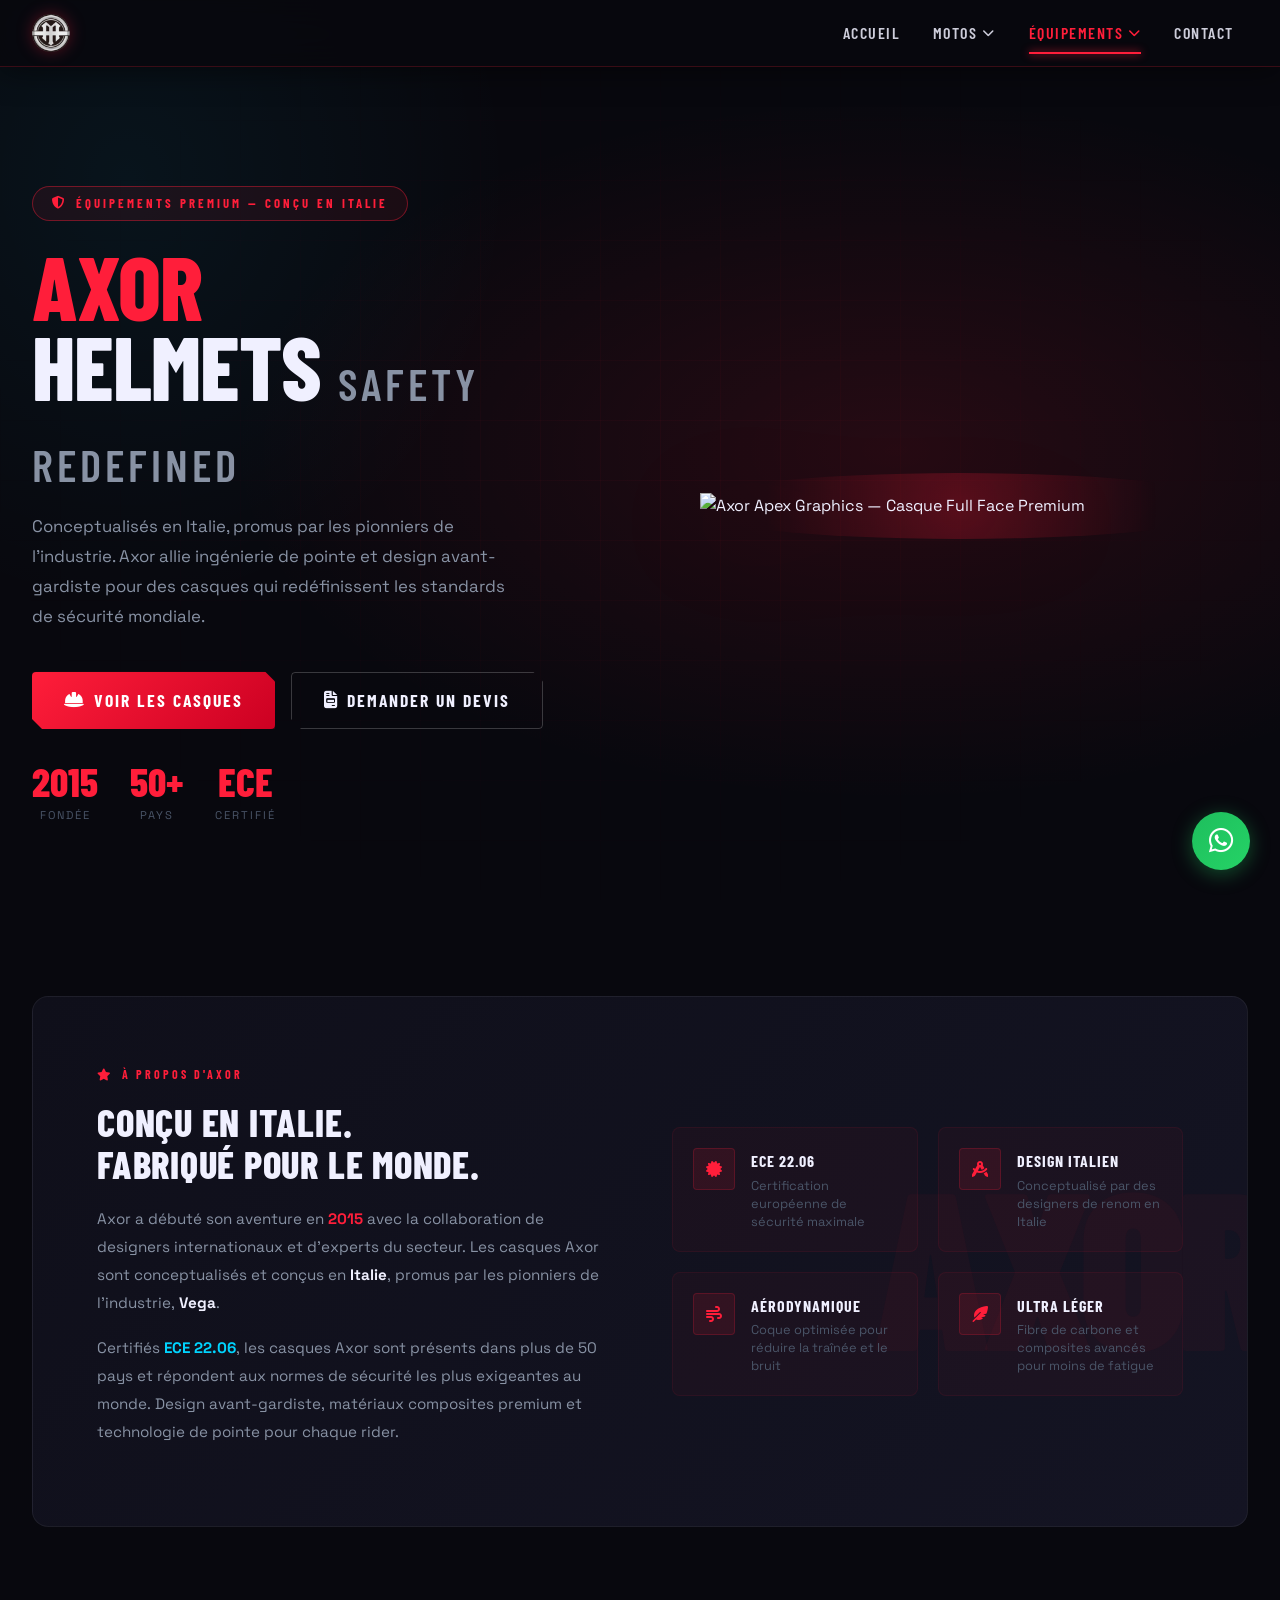
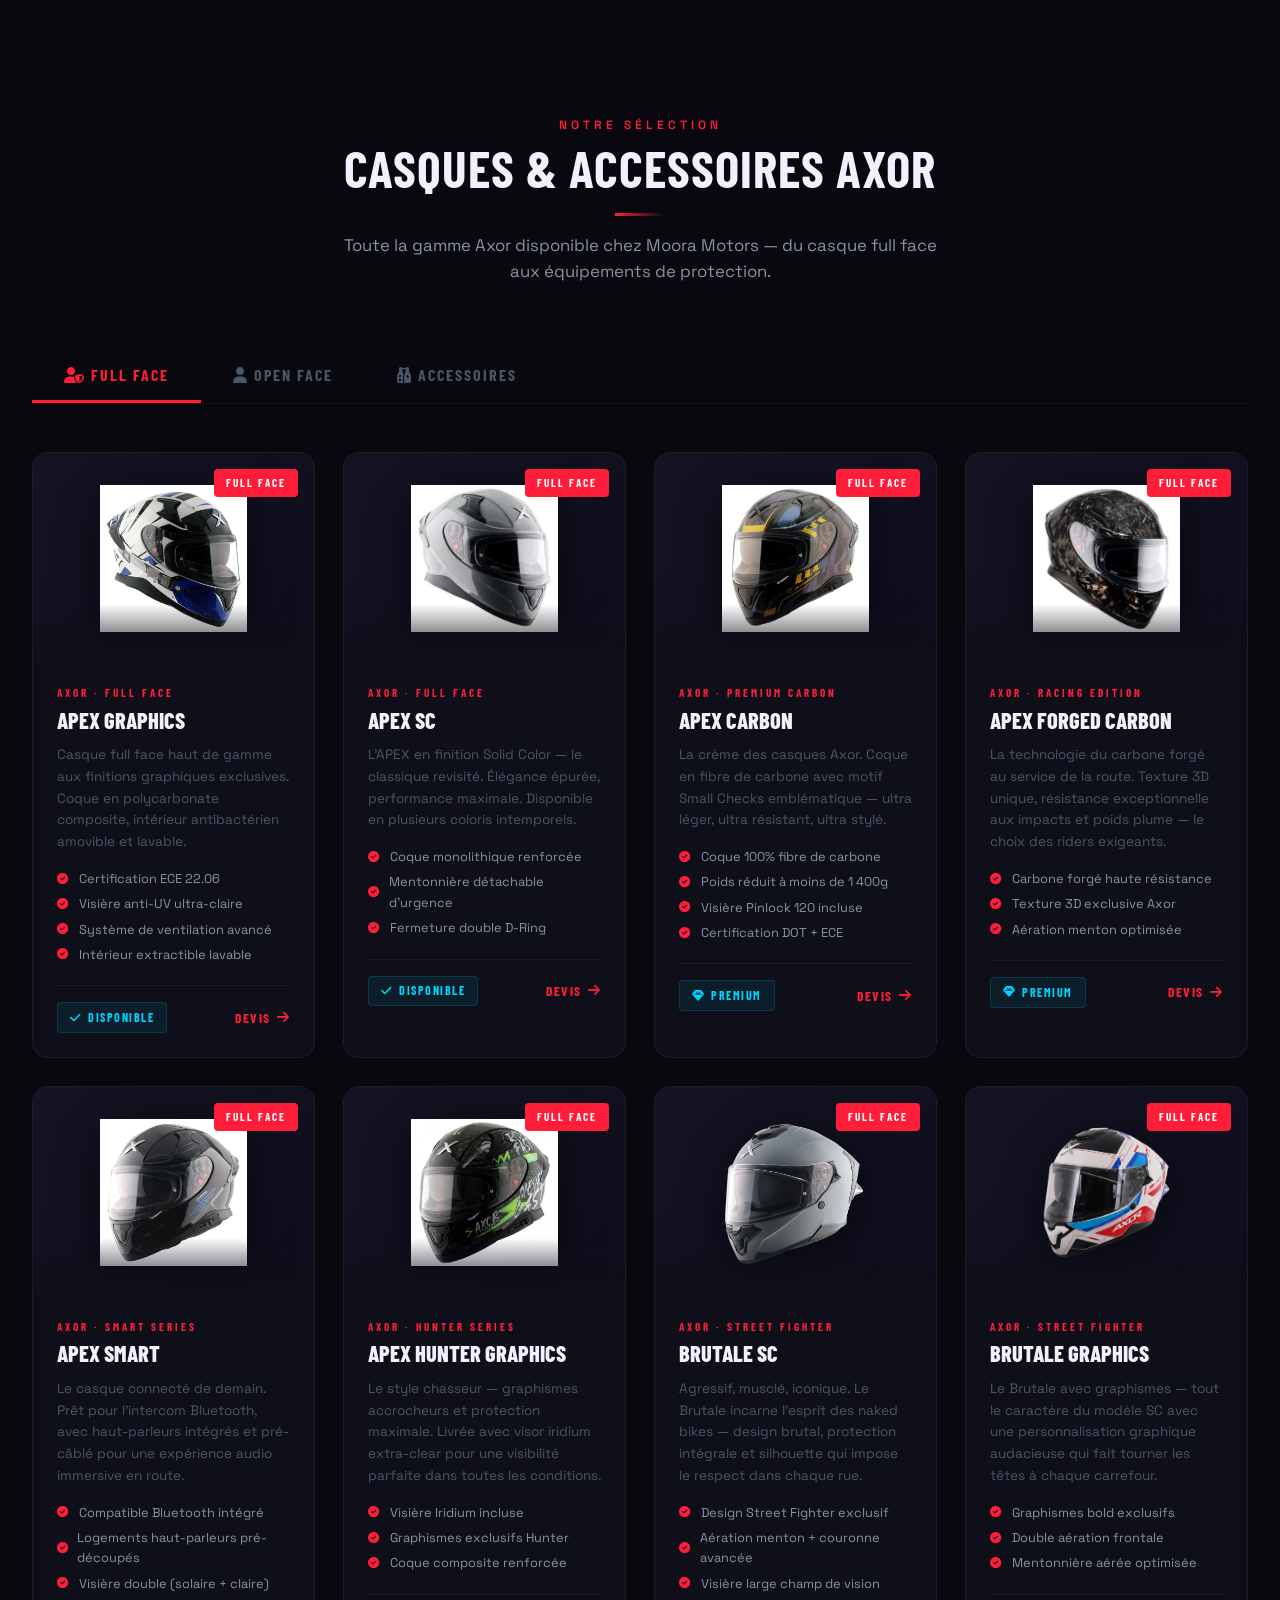
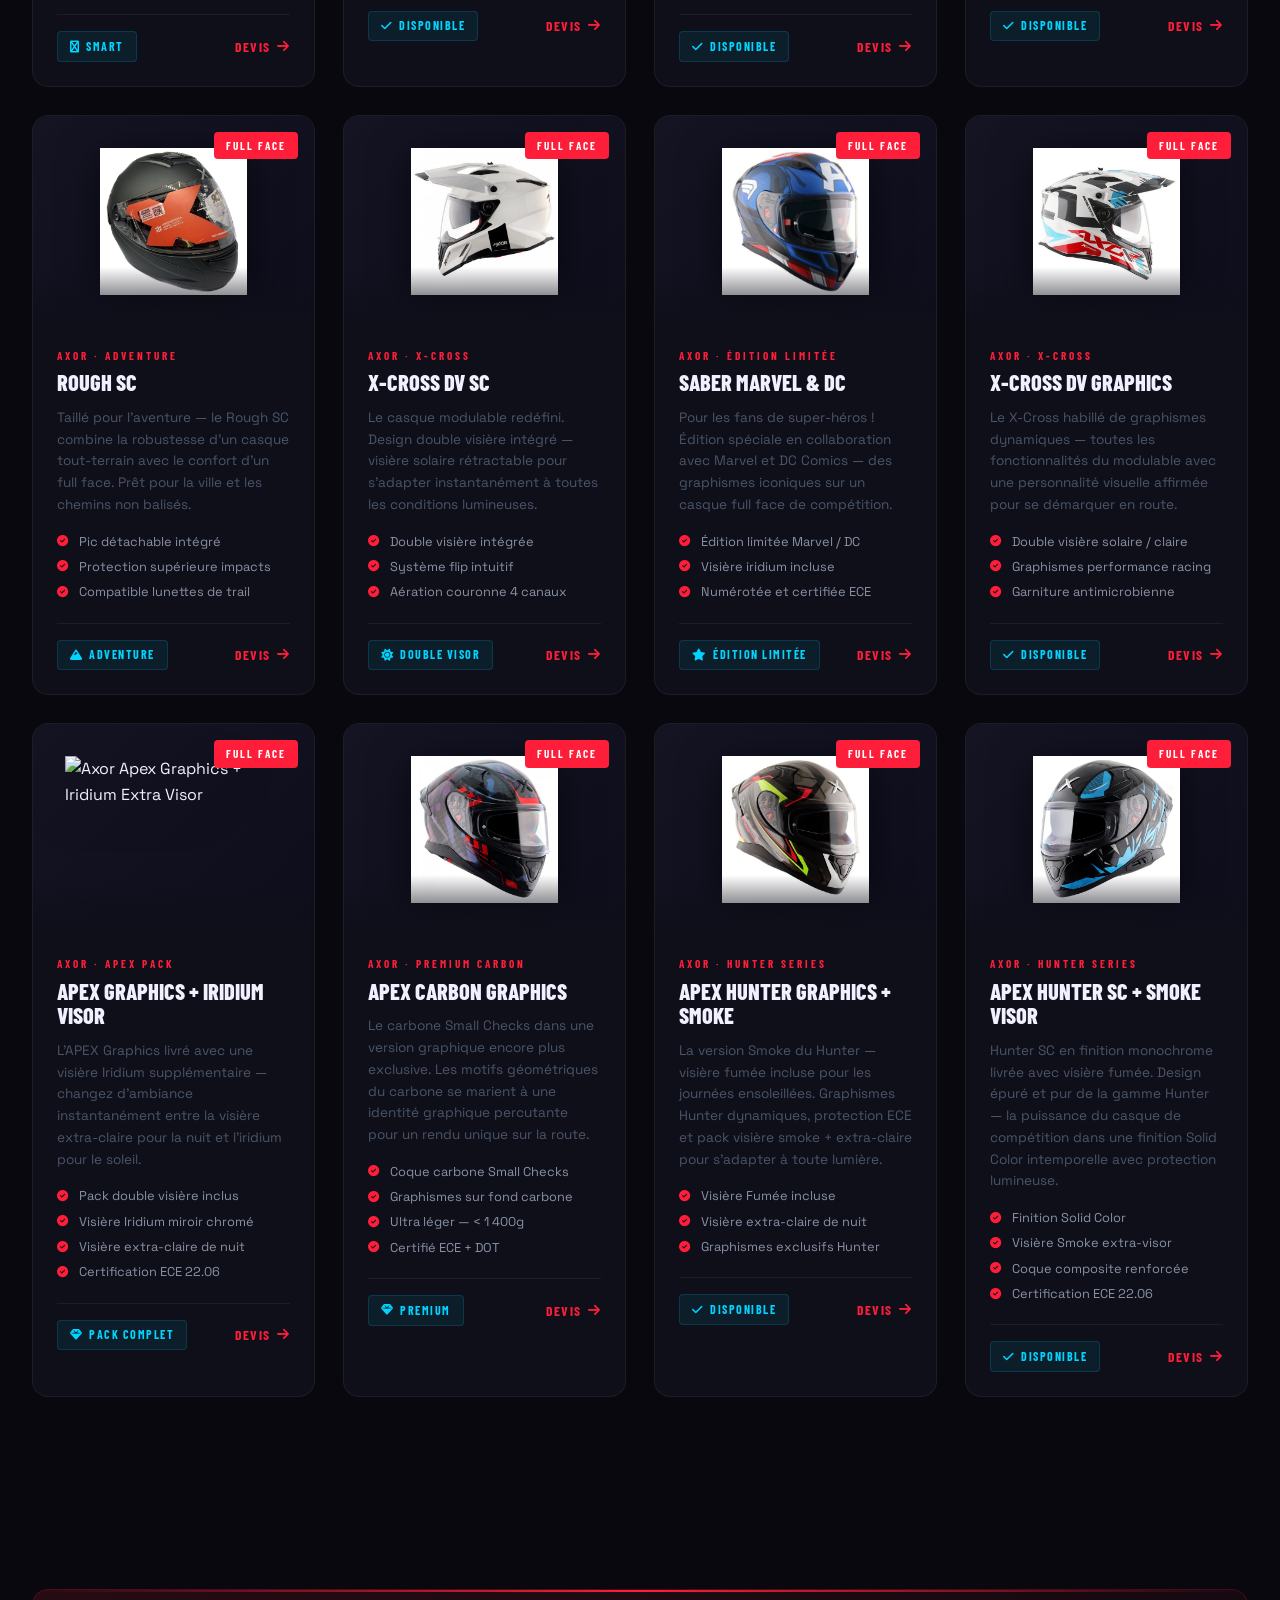
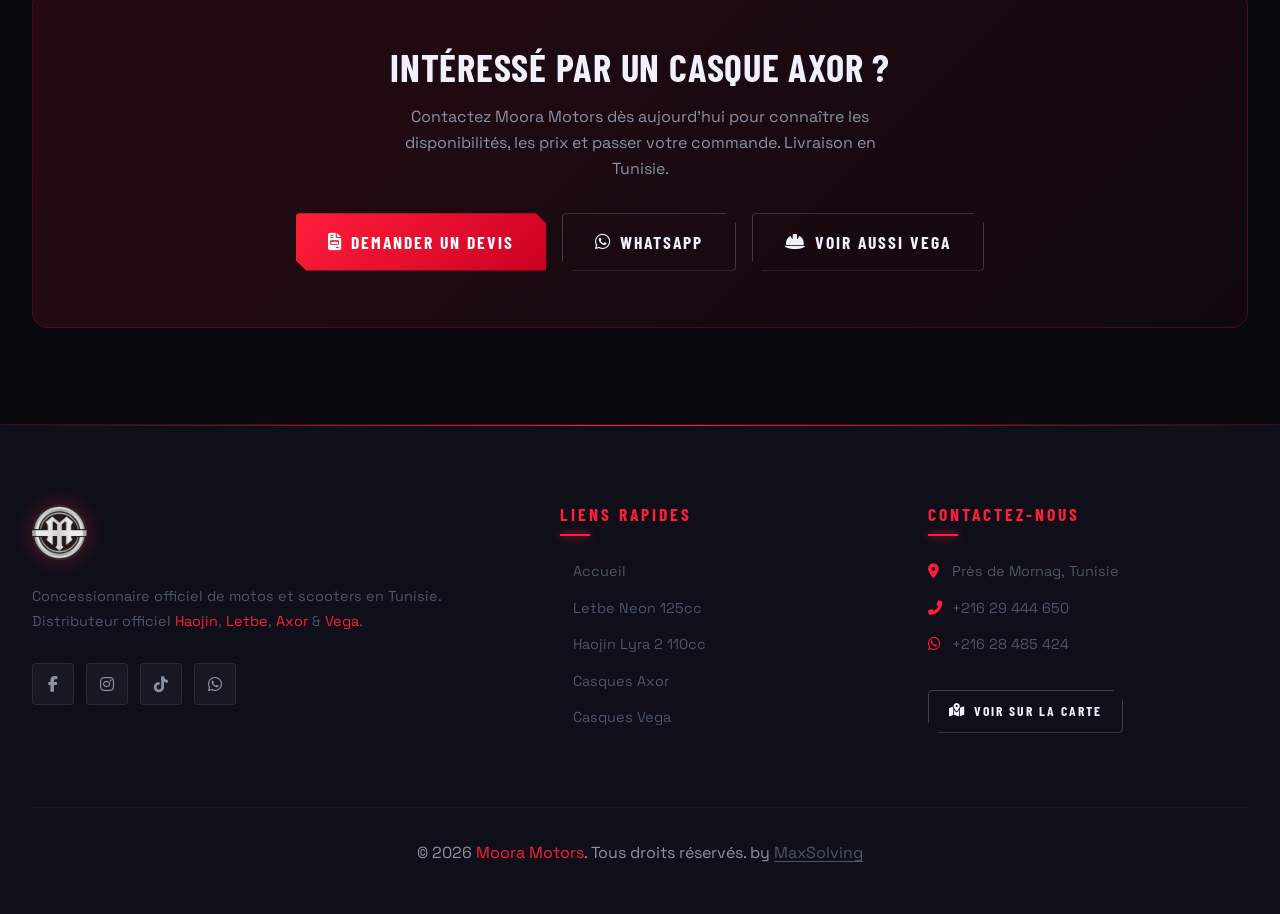
==== commit d34b6186: "style: change footer credit prefix from Conçu par MaxSolving to by MaxSolving" ====
--- a/axor.html
+++ b/axor.html
@@ -768,8 +768,8 @@
                         <ul class="dropdown-content">
                             <li><a href="axor.html">Casques Axor</a></li>
                             <li><a href="vega.html">Casques Vega</a></li>
-                            <li><a href="#">Huiles Putoline (Bientôt)</a></li>
-                            <li><a href="#">Pneus Eurogrip (Bientôt)</a></li>
+                            <li><a href="putoline.html">Huiles Putoline</a></li>
+                            <li><a href="eurogrip.html">Pneus Eurogrip</a></li>
                         </ul>
                     </li>
                     <li><a href="contact.html" class="nav-link">Contact</a></li>
@@ -1658,7 +1658,7 @@
                 </div>
             </div>
             <div class="footer-bottom">
-                <p>&copy; 2026 <span>Moora Motors</span>. Tous droits réservés.</p>
+                <p>&copy; 2026 <span>Moora Motors</span>. Tous droits réservés. by <a href="https://maxsolving.com/" target="_blank" rel="noopener noreferrer" style="color:var(--text-muted);text-decoration:underline;text-underline-offset:3px;transition:color 0.2s;" onmouseover="this.style.color='var(--accent-primary)'" onmouseout="this.style.color='var(--text-muted)'">MaxSolving</a></p>
             </div>
         </div>
     </footer>
